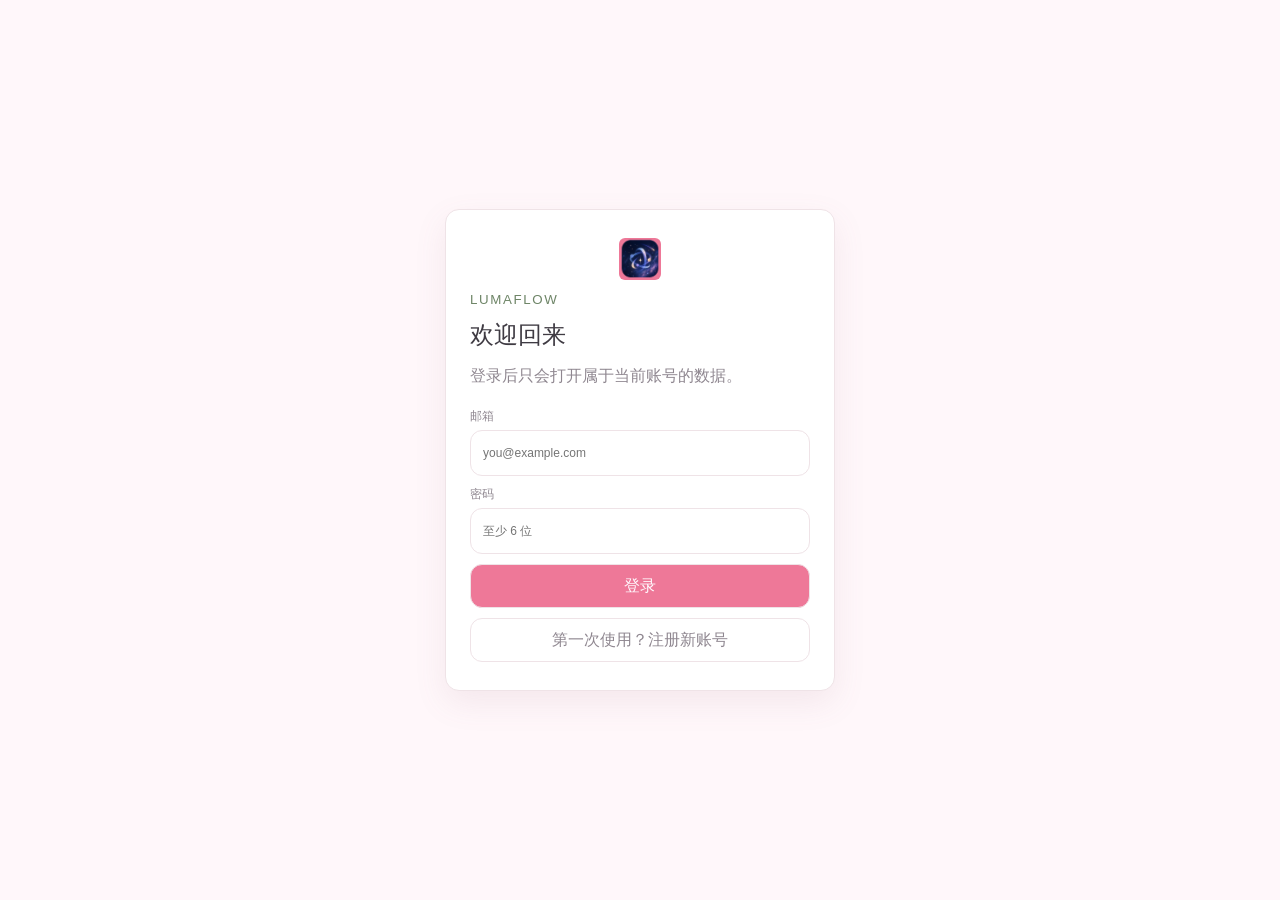
==== docs/mobile/index.html @ 657bd809 "Deploy LumaFlow iPhone PWA 0.3.7" ====
<!doctype html>
<html lang="zh-CN">
  <head><meta charset="UTF-8" /><meta name="viewport" content="width=device-width,initial-scale=1,viewport-fit=cover" /><meta name="apple-mobile-web-app-capable" content="yes" /><meta name="apple-mobile-web-app-title" content="序光" /><meta name="apple-mobile-web-app-status-bar-style" content="default" /><meta name="theme-color" content="#172d69" /><meta name="description" content="序光·随身学习、复习、记录与休闲入口" /><link rel="icon" href="./favicon-32.png" sizes="32x32" type="image/png" /><link rel="apple-touch-icon" href="./apple-touch-icon.png" /><link rel="manifest" href="./manifest.webmanifest" /><title>序光</title>  <script type="module" crossorigin src="./assets/index-D40rz61X.js"></script>
  <link rel="stylesheet" crossorigin href="./assets/index-CtfX2uIz.css">
</head>
  <body><div id="root"></div></body>
</html>
---- docs/mobile/assets/index-CtfX2uIz.css ----
:root{font-family:Segoe UI,PingFang SC,Microsoft YaHei,sans-serif;color:#3f3b43;background:#fff7fa;font-synthesis:none;--pink: #ee7898;--pink-deep: #d95d82;--pink-soft: #fde8ef;--blue: #78aeca;--blue-soft: #e7f3f8;--green: #77a88c;--green-soft: #e7f4eb;--yellow: #d5a941;--yellow-soft: #fff4d3;--violet: #9e8fbe;--violet-soft: #f0ebf8;--cream: #fffdfb;--card: #fff;--bg: #fff7fa;--text: #3f3b43;--line: #efe3e7;--muted: #8f8790;--shadow: 0 12px 34px rgba(149, 95, 116, .09)}*{box-sizing:border-box}html,body,#root{margin:0;min-height:100%;background:#fff7fa}button,input,textarea{font:inherit}button{min-height:44px;cursor:pointer;-webkit-tap-highlight-color:transparent}.mobile-app{min-height:100dvh;padding-top:env(safe-area-inset-top);padding-bottom:calc(78px + env(safe-area-inset-bottom));background:radial-gradient(circle at 93% 4%,rgba(255,197,215,.34),transparent 22%),linear-gradient(180deg,#fffafb,#fff5f8 58%,#f9f7fb)}.mobile-app.mode-leisure{--pink: #7da889;--pink-deep: #60866c;--pink-soft: #e8f1e4;background:linear-gradient(180deg,#edf4e8,#fff7e9 54%,#f5ebdd)}.mobile-topbar{position:sticky;top:0;z-index:10;display:flex;align-items:center;justify-content:space-between;min-height:58px;padding:9px 18px;background:#fffafbe6;border-bottom:1px solid rgba(224,183,197,.32);backdrop-filter:blur(18px)}.mode-leisure .mobile-topbar{background:#f4f8eee6}.mobile-topbar div{display:grid;grid-template-columns:28px auto;column-gap:8px;row-gap:1px;align-items:center}.mobile-brand-icon{grid-row:1 / 3;width:28px;height:28px;border-radius:8px;object-fit:cover}.mobile-topbar span{color:var(--muted);font-size:10px;font-weight:700;letter-spacing:.14em;text-transform:uppercase}.mobile-topbar strong{font-size:15px}.mode-pill{min-height:36px;padding:0 14px;color:var(--pink-deep);background:var(--cream);border:1px solid var(--line);border-radius:999px;font-size:13px;font-weight:650}main{max-width:520px;margin:auto}.mobile-page{padding:16px 15px 34px}.mobile-page>h1{margin:4px 2px 18px;font-size:27px;letter-spacing:-.03em}section{border-radius:20px}.today-mobile{display:grid;gap:13px}.today-hero{position:relative;min-height:180px;padding:24px 21px;overflow:hidden;color:#fff;background:linear-gradient(135deg,#f7a4b9,#ee7898 63%,#e96e92);box-shadow:0 16px 36px #d95d8238}.mode-leisure .today-hero{background:linear-gradient(135deg,#a8c5a3,#799e80 64%,#658b70);box-shadow:0 16px 36px #4c745433}.today-hero small{position:relative;z-index:1;color:#ffffffd1;font-size:13px}.today-hero h1{position:relative;z-index:1;margin:11px 0 7px;font-size:clamp(23px,6.5vw,30px);letter-spacing:-.03em}.today-hero h1 span{font-size:.85em}.today-hero p{position:relative;z-index:1;margin:0;color:#ffffffd6;font-size:14px}.hero-chip{position:relative;z-index:1;display:inline-flex;margin-top:18px;padding:8px 12px;color:#fff;background:#ffffff30;border:1px solid rgba(255,255,255,.2);border-radius:999px;font-size:12px;backdrop-filter:blur(8px)}.hero-orb{position:absolute;border-radius:50%;background:#ffffff1c}.hero-orb-one{top:-44px;right:-23px;width:140px;height:140px}.hero-orb-two{right:65px;bottom:-70px;width:120px;height:120px}.daily-line{display:flex;align-items:center;justify-content:space-between;gap:12px;padding:15px 17px;background:#fffc;border:1px solid var(--line);box-shadow:0 8px 24px #9b6f810d}.daily-line>div{min-width:0}.daily-line small,.now-suggestion small,.continue-row small,.lucky-mobile small,.dashboard-card small,.quick-entry small{color:var(--muted);font-size:12px}.daily-line blockquote{margin:5px 0 0;font-family:Georgia,Songti SC,serif;font-size:15px;line-height:1.5}.daily-line button{flex:0 0 auto;min-height:34px;padding:0 11px;color:var(--pink-deep);background:var(--pink-soft);border:0;border-radius:999px;font-size:12px}.metric-grid{display:grid;grid-template-columns:repeat(2,minmax(0,1fr));gap:10px}.metric-grid article{display:flex;align-items:center;gap:10px;min-width:0;padding:14px 12px;background:#ffffffeb;border:1px solid var(--line);border-radius:18px;box-shadow:var(--shadow)}.metric-grid article>div{display:grid;min-width:0}.metric-grid strong{color:#38343b;font-size:20px;line-height:1.1;white-space:nowrap}.metric-grid em{margin-left:2px;color:var(--muted);font-size:11px;font-style:normal;font-weight:600}.metric-grid small{margin-top:4px;color:var(--muted);font-size:11px}.metric-icon,.quick-icon{display:grid;flex:0 0 auto;place-items:center;width:38px;height:38px;border-radius:12px}.metric-icon svg,.quick-icon svg{width:19px;height:19px}.pink{color:var(--pink-deep);background:var(--pink-soft)}.blue{color:#518ba8;background:var(--blue-soft)}.green{color:#58856a;background:var(--green-soft)}.yellow{color:#a77c13;background:var(--yellow-soft)}.violet{color:#7865a0;background:var(--violet-soft)}.primary{display:inline-flex;align-items:center;justify-content:center;gap:5px;min-height:44px;padding:0 18px;color:#fff;background:linear-gradient(135deg,var(--pink),var(--pink-deep));border:0;border-radius:13px;font-weight:700;box-shadow:0 8px 18px #d95d8233}.primary svg{width:17px}.now-suggestion,.dashboard-card,.quick-entry,.continue-row,.profile-card,.review-card,.progress-summary,.lucky-mobile{padding:18px;background:#ffffffeb;border:1px solid var(--line);box-shadow:var(--shadow)}.section-heading{display:flex;align-items:center;gap:11px}.section-heading>div{min-width:0}.heading-icon{display:grid;flex:0 0 auto;place-items:center;width:40px;height:40px;background:var(--pink-soft);border-radius:13px}.now-suggestion h2{margin:3px 0 0;overflow:hidden;font-size:19px;text-overflow:ellipsis;white-space:nowrap}.now-suggestion p{margin:13px 0 15px;color:var(--muted);font-size:13px}.now-suggestion .primary{width:100%}.dashboard-card header,.quick-entry header{display:flex;align-items:flex-start;justify-content:space-between}.dashboard-card h2,.quick-entry h2{margin:3px 0 0;font-size:17px}.dashboard-card header>strong{color:var(--pink-deep);font-size:25px}.progress-track{height:9px;margin:17px 0 14px;overflow:hidden;background:#f5e9ed;border-radius:99px}.progress-track i{display:block;height:100%;background:linear-gradient(90deg,#f2a1b6,var(--pink));border-radius:inherit}.dashboard-stats{display:grid;grid-template-columns:repeat(3,1fr);gap:6px}.dashboard-stats span{padding:8px 4px;color:var(--muted);background:#fff8fa;border-radius:10px;text-align:center;font-size:11px}.dashboard-stats b{color:#4b454d;font-size:14px}.quick-entry header{align-items:center;margin-bottom:13px}.quick-entry>div{display:grid;grid-template-columns:repeat(2,minmax(0,1fr));gap:9px}.quick-entry button{display:grid;grid-template-columns:38px 1fr;grid-template-rows:auto auto;gap:1px 9px;align-items:center;min-width:0;min-height:67px;padding:10px;color:#484249;background:#fff;border:1px solid #f2e8eb;border-radius:14px;text-align:left}.quick-entry .quick-icon{grid-row:1 / 3}.quick-entry b,.quick-entry button small{overflow:hidden;text-overflow:ellipsis;white-space:nowrap}.quick-entry b{font-size:13px}.quick-entry button small{font-size:10px}.continue-row{display:flex;align-items:center;gap:12px}.continue-row>div{display:grid;flex:1;min-width:0;gap:3px}.continue-row strong,.continue-row span{overflow:hidden;text-overflow:ellipsis;white-space:nowrap}.continue-row span{color:var(--muted);font-size:12px}.continue-cover{display:grid;flex:0 0 auto;place-items:center;width:48px;height:56px;background:linear-gradient(145deg,var(--pink-soft),#f3eef8);border-radius:11px;font-size:22px}.continue-row>svg{flex:0 0 auto;width:18px;color:var(--muted)}.pixel-cottage{padding:16px;overflow:hidden;background:linear-gradient(#cfdfd0,#f4e4c9);text-align:center}.pixel-cottage>span{display:block;text-align:left;font-size:22px}.pixel-cottage .cottage{font-size:72px;filter:saturate(.8)}.pixel-cottage p{margin:0;color:#626856;font-size:13px}.bottom-nav{position:fixed;z-index:20;right:0;bottom:0;left:0;display:grid;grid-template-columns:repeat(6,1fr);align-items:center;height:calc(70px + env(safe-area-inset-bottom));padding:6px max(10px,env(safe-area-inset-right)) env(safe-area-inset-bottom) max(10px,env(safe-area-inset-left));background:#fffdfcf5;border-top:1px solid var(--line);box-shadow:0 -10px 30px #7c576512;backdrop-filter:blur(18px)}.bottom-nav button{display:grid;place-items:center;gap:2px;color:#968d95;background:transparent;border:0;font-size:10px}.bottom-nav svg{width:20px;height:20px}.bottom-nav .active{color:var(--pink-deep);font-weight:700}.bottom-nav .quick-button{width:56px;height:56px;min-height:56px;margin-top:-25px;color:#fff;background:linear-gradient(145deg,var(--pink),var(--pink-deep));border-radius:18px;box-shadow:0 10px 23px #d95d824d;justify-self:center}.bottom-nav .quick-button svg{width:27px;height:27px}.mobile-sheet-backdrop{position:fixed;z-index:40;inset:0;display:flex;align-items:flex-end;background:#2f252b61}.mobile-sheet{width:100%;padding:12px 18px calc(22px + env(safe-area-inset-bottom));background:var(--cream);border-radius:25px 25px 0 0;box-shadow:0 -18px 50px #412d362e}.sheet-handle{display:block;width:42px;height:5px;margin:0 auto 14px;background:#e5d7dc;border-radius:99px}.mobile-sheet h2{margin:0 0 12px}.mobile-sheet textarea{width:100%;min-height:120px;padding:14px;resize:none;background:#fff;border:1px solid var(--line);border-radius:14px;outline-color:var(--pink)}.quick-types,.study-tabs{display:flex;gap:7px;overflow:auto;scrollbar-width:none}.quick-types{padding:11px 0}.study-tabs{margin-bottom:14px}.quick-types button,.study-tabs button{padding:0 13px;color:var(--muted);white-space:nowrap;background:#fff;border:1px solid var(--line);border-radius:999px}.quick-types .active,.study-tabs .active{color:var(--pink-deep);background:var(--pink-soft);border-color:#f1bdcb}.mobile-sheet>.primary{width:100%}.mobile-list{display:grid;gap:10px}.mobile-list article{display:flex;align-items:center;gap:12px;padding:14px;background:#fffffff0;border:1px solid var(--line);border-radius:16px;box-shadow:0 8px 22px #955f740e}.mobile-list article>div{display:grid;min-width:0;gap:4px}.mobile-list strong,.mobile-list small{overflow:hidden;text-overflow:ellipsis;white-space:nowrap}.mobile-list small{color:var(--muted)}.mobile-manage-row>div{flex:1}.section-add{width:100%;margin-bottom:10px;color:var(--pink-deep);background:var(--pink-soft);border:1px dashed #e9a9bb;border-radius:13px}.row-action{flex:0 0 auto;min-height:34px;padding:0 10px;color:var(--pink-deep);background:#fff;border:1px solid var(--line);border-radius:10px}.round-check{flex:0 0 31px;width:31px;height:31px;min-height:31px;padding:3px;color:var(--pink-deep);background:var(--pink-soft);border:1px solid #efb6c6;border-radius:50%}.round-check svg{width:20px}.book-tile{font-size:25px}.review-card h2{font-size:22px}.review-card p{color:var(--muted)}.review-card>.primary{width:100%}.review-answer{padding:15px;background:var(--pink-soft);border-radius:13px;line-height:1.65}.rating-grid{display:grid;grid-template-columns:repeat(5,1fr);gap:5px;margin-top:12px}.rating-grid button{min-height:52px;background:#fff;border:1px solid var(--line);border-radius:10px;font-size:11px}.progress-summary strong{font-size:34px}.progress-summary>div{height:8px;overflow:hidden;background:#f2e4e9;border-radius:99px}.progress-summary i{display:block;height:100%;background:var(--pink)}.mobile-empty{padding:34px 16px;color:var(--muted);text-align:center}.mobile-cottage-scene{height:205px;padding:22px;overflow:hidden;background:linear-gradient(#cfe1dc 0 55%,#b3ca93 56% 72%,#ddc798 73%);border:1px solid rgba(90,100,60,.13);text-align:center}.mobile-cottage-scene .sky{text-align:left;font-size:28px}.mobile-cottage-scene .hills{margin-top:32px;font-size:48px;white-space:nowrap}.mobile-cottage-scene p{margin:8px;color:#485849}.cottage-grid{display:grid;grid-template-columns:repeat(3,1fr);gap:9px;margin-top:14px}.cottage-grid button{display:grid;place-items:center;gap:5px;color:#514b40;background:#fffdf5c7;border:1px solid rgba(105,88,59,.16);border-radius:16px}.cottage-grid span{font-size:25px}.lucky-mobile{margin-top:14px;text-align:center}.lucky-mobile h2{font-size:22px}.draw-result{display:grid;gap:10px;padding:18px;background:#f5e7bf;border-radius:15px}.draw-result strong{color:#896a4c;font-size:26px}.profile-card{margin-top:13px}.profile-card h2{margin-top:0}.profile-card dl{display:grid;gap:8px}.profile-card dl div{display:flex;justify-content:space-between}.profile-card dt{color:var(--muted)}.profile-card dd{margin:0}.sync-button{display:flex;align-items:center;justify-content:center;gap:8px;width:100%;color:var(--pink-deep);background:#fff;border:1px solid var(--line);border-radius:12px}.sync-button svg{width:17px}.switch-row{display:flex;justify-content:space-between;padding:14px 0 0}.sync-scope-note{margin:12px 0 0;color:var(--muted);font-size:12px;line-height:1.6}.mobile-vip-card{overflow:hidden;background:linear-gradient(145deg,#fffaf0,#fff 65%);border-color:#ecd4a6}.mobile-vip-card>span{display:inline-flex;padding:4px 9px;color:#9a622d;background:#fff0d4;border-radius:999px;font-size:11px;font-weight:800}.mobile-vip-card.active{background:linear-gradient(145deg,#f0f8ea,#fff 65%);border-color:#b9d5ad}.mobile-vip-card.active>span{color:#4e7545;background:#deefd7}.mobile-vip-card h2{margin:12px 0 6px}.mobile-vip-card p,.mobile-vip-card small{color:var(--muted);line-height:1.55}.mobile-sync-stats>div{display:grid;grid-template-columns:repeat(3,1fr);gap:8px}.mobile-sync-stats span{display:grid;gap:3px;padding:10px 5px;text-align:center;background:var(--cream);border-radius:12px}.mobile-sync-stats strong{font-size:20px}.mobile-sync-stats small{color:var(--muted);font-size:10px}.auth-form{display:grid;gap:10px}.auth-form input{height:46px;padding:0 13px;background:#fff;border:1px solid var(--line);border-radius:12px}.auth-form button{border:1px solid var(--line);border-radius:12px}.editor-sheet{display:grid;gap:11px;max-height:88vh;overflow:auto}.editor-sheet label{display:grid;gap:6px;color:var(--muted);font-size:12px}.editor-sheet input,.editor-sheet select{width:100%;height:44px;padding:0 12px;color:var(--text);background:#fff;border:1px solid var(--line);border-radius:11px}.editor-actions{display:flex;justify-content:flex-end;gap:8px;margin-top:4px}.editor-actions button{min-width:76px;border-radius:11px}.editor-actions .danger{margin-right:auto;color:#a13e55;background:#fff2f5;border:1px solid #edb8c5}.sign-out-button{width:100%;margin-top:8px;color:#8b5260;background:transparent;border:0}.conflict-card button{width:100%;margin-top:7px;background:#fff;border:1px solid var(--line);border-radius:10px}.profile-mobile footer{padding:25px;color:var(--muted);text-align:center;font-size:12px}.mobile-auth-gate{display:grid;min-height:100dvh;place-items:center;padding:24px;background:linear-gradient(155deg,#f8f2df,#edf4e7)}.mobile-auth-gate>section{display:grid;width:min(100%,390px);gap:12px;padding:28px;border:1px solid var(--line);border-radius:24px;background:#ffffffdb;box-shadow:0 20px 50px #5342341f;text-align:center}.mobile-auth-mark{display:block;width:64px;height:64px;margin:0 auto;overflow:hidden;border-radius:18px}.mobile-auth-mark img{display:block;width:100%;height:100%;object-fit:cover}.mobile-auth-gate small{color:#6e8567;letter-spacing:.12em}.mobile-auth-gate h1,.mobile-auth-gate p{margin:0}.mobile-auth-gate p{color:var(--muted);line-height:1.6}.mobile-auth-gate form{display:grid;gap:10px;margin-top:8px;text-align:left}.mobile-auth-gate label{display:grid;gap:5px;color:var(--muted);font-size:12px}.mobile-auth-gate input{min-height:46px;padding:0 12px;border:1px solid var(--line);border-radius:12px;background:#fff;font:inherit}.mobile-auth-gate form button{min-height:44px;border:1px solid var(--line);border-radius:12px}.mobile-auth-gate form button:not(.primary){color:var(--muted);background:transparent}@media(min-width:650px)and (orientation:landscape){main{max-width:720px}.metric-grid,.cottage-grid{grid-template-columns:repeat(4,1fr)}.bottom-nav{left:50%;width:520px;border:1px solid var(--line);border-bottom:0;border-radius:20px 20px 0 0;transform:translate(-50%)}}@media(max-width:360px){.mobile-page{padding-inline:11px}.today-hero{padding-inline:17px}.metric-grid article{gap:7px;padding:12px 9px}.metric-icon{width:34px;height:34px}.quick-entry button{grid-template-columns:34px 1fr;padding:8px}.quick-icon{width:34px;height:34px}.dashboard-stats span{font-size:10px}.rating-grid{grid-template-columns:repeat(3,1fr)}}.mobile-greenhouse,.mobile-room-card{margin-bottom:14px;padding:20px;border:1px solid var(--line);border-radius:20px;background:var(--card);box-shadow:0 8px 24px #53423412}.mobile-greenhouse small,.mobile-room-card>small{color:#688068;letter-spacing:.08em}.mobile-greenhouse h2,.mobile-room-card h2{margin:7px 0;font-size:21px}.mobile-greenhouse p,.mobile-room-card>p{margin:0;color:var(--muted);line-height:1.6}.mobile-inline-create{display:grid;gap:8px;margin:12px 0 16px;padding:14px;border:1px solid var(--line);border-radius:16px;background:var(--card)}.mobile-inline-create input,.mobile-inline-create select,.mobile-inline-create textarea,.mobile-room-card input,.mobile-room-card textarea{width:100%;min-height:42px;padding:9px 11px;border:1px solid var(--line);border-radius:11px;color:var(--text);background:var(--card);font:inherit}.mobile-greenhouse{background:linear-gradient(145deg,#e8f2dd,var(--card))}.greenhouse-review{margin-top:14px}.mobile-vocab-import,.mobile-vocab-plan{display:grid;gap:12px;margin-bottom:12px;padding:15px;border:1px solid var(--line);border-radius:17px;background:var(--card);box-shadow:0 8px 22px #5342340f}.mobile-vocab-import>div{display:grid;gap:4px}.mobile-vocab-import>select{width:100%;min-height:42px;padding:8px 10px;border:1px solid var(--line);border-radius:11px;color:var(--text);background:var(--card);font:inherit}.mobile-vocab-import small,.mobile-vocab-import p,.mobile-vocab-plan small,.mobile-vocab-plan span,.mobile-vocab-plan p,.vocab-phonetic{color:var(--muted);font-size:12px;line-height:1.55}.mobile-vocab-import .primary{justify-self:start}.mobile-vocab-import .primary input{position:absolute;width:1px;height:1px;overflow:hidden;clip-path:inset(50%)}.mobile-vocab-import p,.mobile-vocab-plan p{margin:0}.mobile-vocab-plan header{display:flex;align-items:flex-end;justify-content:space-between;gap:10px}.mobile-vocab-plan header>div{display:grid;gap:2px}.mobile-vocab-plan header strong{color:#5e7d55;font-size:24px}.mobile-vocab-plan header span{text-align:right}.mobile-vocab-plan>div{display:grid;grid-template-columns:minmax(78px,.7fr) 1fr 1fr;gap:7px}.mobile-vocab-plan input,.mobile-vocab-plan button{min-width:0;min-height:40px;padding:7px 9px;border:1px solid var(--line);border-radius:10px;background:#fff;color:var(--text)}.mobile-vocab-plan button{color:#587451;background:#edf4e4;font-weight:650}.mobile-vocab-plan button:disabled{opacity:.45}.vocab-phonetic{display:block;margin:-8px 0 12px}.vocab-full-answer{display:grid;gap:10px}.vocab-full-answer>strong{color:#4f734b;font-size:20px}.vocab-full-answer p,.vocab-full-answer blockquote,.vocab-full-answer aside{margin:0;padding:11px;border-radius:11px;background:#fff;line-height:1.6}.vocab-full-answer p{display:grid;gap:3px}.vocab-full-answer p b,.vocab-full-answer aside b{color:#5e7d55;font-size:11px}.vocab-full-answer blockquote{display:grid;gap:5px;border-left:3px solid #8aa47d}.vocab-full-answer blockquote small{color:var(--muted)}.vocab-full-answer aside{display:grid;gap:4px;background:#fff4d7}.mobile-room-card{display:grid;gap:11px}.mobile-room-card .primary{justify-self:start}.mobile-cottage-overview{position:relative;display:grid;grid-template-columns:1.08fr .92fr;gap:8px;overflow:hidden;margin-bottom:14px;padding:8px;border:1px solid #d9c9a9;border-radius:24px;background:linear-gradient(125deg,#fff5dc 0 48%,#e8f0df);box-shadow:0 16px 34px #5342341a}.mobile-cottage-overview:after{position:absolute;right:-32px;bottom:-55px;width:150px;height:110px;border-radius:50%;content:"";opacity:.24;background:#91ad82;box-shadow:-74px 26px #b9c99b;pointer-events:none}.mobile-cottage-overview>div{position:relative;z-index:1;display:grid;align-content:center;gap:7px;min-height:154px;padding:17px}.mobile-cottage-overview>div+div{align-self:stretch;border:1px solid rgb(122 144 105 / 15%);border-radius:18px;background:#fffff961;backdrop-filter:blur(6px)}.mobile-cottage-overview small{color:var(--muted);letter-spacing:.08em}.mobile-cottage-overview time{font-size:clamp(2rem,9vw,3.2rem);font-weight:260;font-variant-numeric:tabular-nums;line-height:1;letter-spacing:-.04em}.mobile-cottage-overview span,.mobile-cottage-overview p{margin:0;color:var(--muted);font-size:12px;line-height:1.5}.mobile-cottage-overview strong{font-size:18px}.mobile-restaurant-groups{display:grid;gap:10px;margin-bottom:16px}.mobile-restaurant-groups>details{overflow:hidden;border:1px solid var(--line);border-radius:16px;background:var(--card)}.mobile-restaurant-groups summary{display:flex;align-items:center;justify-content:space-between;gap:10px;padding:14px;cursor:pointer;list-style:none}.mobile-restaurant-groups summary::-webkit-details-marker{display:none}.mobile-restaurant-groups details[open] summary{border-bottom:1px solid var(--line)}.mobile-restaurant-groups details>div{display:grid;gap:8px;padding:10px 14px 14px}.mobile-restaurant-groups summary small,.mobile-restaurant-groups details p,.mobile-restaurant-groups article small{margin:0;color:var(--muted);font-size:12px}.mobile-restaurant-groups article{display:flex;align-items:center;gap:9px;padding:9px;border-radius:11px;background:var(--bg)}.mobile-restaurant-groups article>div{display:grid;gap:2px}.mobile-restaurant-groups>h2{margin:6px 2px 0;font-size:17px}.mobile-menu-builder .primary{width:100%}.mobile-menu-rows{display:grid;gap:8px}.mobile-menu-rows>section{display:grid;gap:7px;padding:10px;border:1px solid var(--line);border-radius:12px;background:var(--bg)}.mobile-menu-rows header{display:flex;align-items:center;justify-content:space-between}.mobile-menu-rows header button{min-height:30px;padding:0 8px;color:var(--muted);background:transparent;border:0}.mobile-add-dish,.mobile-add-more{min-height:36px;color:#66805f;background:#f1f5e9;border:1px dashed #9eb094;border-radius:10px}.mobile-meal-decision{margin-top:14px;background:linear-gradient(145deg,#fff4de,var(--card))}.mobile-meal-decision .primary{width:100%;justify-self:stretch}.mobile-meal-intro{background:linear-gradient(145deg,#f8edd9,var(--card))}.mobile-food-actions{display:flex!important;align-items:center;gap:2px;margin-left:auto}.mobile-food-edit-trigger,.mobile-food-delete-trigger{display:inline-flex;align-items:center;gap:4px;min-height:34px;padding:0 7px;color:var(--muted);background:transparent;border:0}.mobile-food-delete-trigger{color:#a86464}.mobile-food-edit{display:grid;grid-template-columns:minmax(0,1fr) minmax(92px,.55fr);gap:7px;padding:10px;border-radius:11px;background:var(--bg)}.mobile-food-edit>input:first-child{grid-column:1/-1}.mobile-food-edit>div{grid-column:1/-1;display:flex;justify-content:flex-end;gap:7px}.mobile-food-edit>div button{min-height:36px;padding:0 12px}@media(max-width:430px){.mobile-cottage-overview{grid-template-columns:1fr}.mobile-cottage-overview>div{min-height:125px}.mobile-cottage-overview>div+div{min-height:115px}.bottom-nav button{font-size:9px}}@media(prefers-reduced-motion:reduce){*,*:before,*:after{scroll-behavior:auto!important;transition:none!important;animation:none!important}}:root{font-family:Segoe UI Rounded,PingFang SC,Microsoft YaHei UI,Segoe UI,sans-serif;color:#3f3b43;background:#fff7fa;--pink: #ee7898;--pink-deep: #d95d82;--pink-soft: #fde8ef;--blue: #78aeca;--blue-soft: #e7f3f8;--green: #77a88c;--green-soft: #e7f4eb;--yellow: #d5a941;--yellow-soft: #fff4d3;--violet: #9e8fbe;--violet-soft: #f0ebf8;--cream: #fffdfb;--card: #fff;--bg: #fff7fa;--text: #3f3b43;--line: #efe3e7;--line-strong: #dfcbd3;--muted: #8f8790;--faint: #a69da5;--shadow: 0 1px 2px rgb(149 95 116 / 7%);--radius-control: 6px;--radius-card: 10px;--radius-large: 14px;--ease-spring: cubic-bezier(.16, 1, .3, 1)}html,body,#root{background:var(--bg)}body{color:var(--text);-webkit-font-smoothing:antialiased;text-rendering:optimizeLegibility}button,input,select,textarea{border-radius:var(--radius-control)}button{transition:color .11s ease,background-color .11s ease,border-color .11s ease,box-shadow .18s var(--ease-spring),transform .11s var(--ease-spring),opacity .11s ease}button:active:not(:disabled){transform:translateY(1px) scale(.985)}button:focus-visible,input:focus-visible,select:focus-visible,textarea:focus-visible{outline:2px solid #b879d2;outline-offset:2px}button:disabled{cursor:not-allowed;opacity:.52}.mobile-app,.mobile-app.mode-leisure{min-height:100dvh;padding-bottom:calc(72px + env(safe-area-inset-bottom));background:var(--bg)}.mobile-update-banner{position:fixed;z-index:40;right:12px;bottom:calc(76px + env(safe-area-inset-bottom));left:12px;display:flex;align-items:center;justify-content:space-between;gap:12px;max-width:520px;margin:0 auto;padding:12px 12px 12px 14px;border:1px solid color-mix(in srgb,var(--pink) 34%,var(--line));border-radius:var(--radius-large);color:var(--text);background:color-mix(in srgb,var(--card) 94%,var(--pink-soft));box-shadow:0 12px 32px #5d3e4c29}.mobile-update-banner span{display:grid;min-width:0;gap:3px}.mobile-update-banner strong{font-size:13px}.mobile-update-banner small{color:var(--muted);font-size:10px;line-height:1.45}.mobile-update-banner button{flex:0 0 auto;min-height:38px;padding:0 12px;border:0;color:#fff;background:var(--pink-deep);font-weight:700}.mobile-showcase-banner{display:flex;min-height:38px;align-items:center;justify-content:center;gap:8px;padding:8px 16px;border-bottom:1px solid color-mix(in srgb,var(--pink-deep) 18%,transparent);color:var(--ink);background:color-mix(in srgb,var(--pink-soft) 74%,#fff);font-size:11px;text-align:center}.mobile-showcase-banner strong{color:var(--pink-deep)}.mobile-showcase-banner span{color:var(--muted)}.mobile-remote-ai{display:grid;gap:14px}.mobile-remote-ai>header{display:grid;grid-template-columns:auto minmax(0,1fr);align-items:center;gap:12px;padding-bottom:14px;border-bottom:1px solid var(--line)}.mobile-remote-ai>header>span{position:relative;display:grid;width:44px;height:44px;place-items:center;border-radius:var(--radius-large);color:var(--pink-deep);background:var(--pink-soft)}.mobile-remote-ai>header svg{width:22px;height:22px}.mobile-remote-ai>header h2{margin:2px 0 0;font-size:19px}.mobile-remote-ai>header p{margin:4px 0 0;color:var(--muted);font-size:11px;line-height:1.5}.mobile-remote-ai>header small{color:var(--muted);font-size:10px}.ai-state{position:absolute;right:-2px;bottom:-2px;width:11px;height:11px;border:2px solid var(--bg);border-radius:50%;background:var(--faint)}.ai-state.connected{background:#6fa279}.ai-state.connecting{background:#d5a941}.ai-state.error,.ai-state.offline{background:#c97072}.mobile-remote-ai label{display:grid;gap:6px;color:var(--muted);font-size:11px}.mobile-remote-ai input,.mobile-remote-ai select,.mobile-remote-ai textarea{width:100%;min-height:44px;padding:10px 12px;border:1px solid var(--line-strong);color:var(--text);background:var(--card)}.mobile-remote-ai textarea{min-height:96px;resize:vertical;line-height:1.65}.mobile-remote-ai .primary{min-height:46px}.mobile-ai-answer{padding:14px;border-left:3px solid var(--pink);color:var(--text);background:var(--pink-soft);font-size:13px;line-height:1.75;white-space:pre-wrap}.mobile-ai-security{color:var(--muted);font-size:10px;line-height:1.6}.mobile-app.mode-leisure{--pink: #7da889;--pink-deep: #60866c;--pink-soft: #e8f1e4;--bg: #f5f7ee;--line: #dfe6d8}.mobile-topbar,.mode-leisure .mobile-topbar{min-height:64px;padding:10px 16px;background:color-mix(in srgb,var(--bg) 94%,transparent);border-bottom:1px solid var(--line);backdrop-filter:blur(12px)}.mobile-topbar div{display:flex;align-items:baseline;gap:8px}.mobile-topbar .mobile-brand-icon{align-self:center;width:28px;height:28px;border-radius:8px}.mobile-topbar span{color:var(--text);font-family:Segoe UI Variable Display,Microsoft YaHei UI,sans-serif;font-size:12px;font-weight:700;letter-spacing:-.01em;text-transform:none}.mobile-topbar strong{color:var(--muted);font-size:11px;font-weight:500}.mode-pill{min-height:44px;padding:0 12px;color:var(--pink-deep);background:transparent;border:1px solid var(--line-strong);border-radius:var(--radius-control);font-size:12px;font-weight:600}.mode-pill:hover{background:var(--pink-soft);border-color:var(--pink)}main{width:100%;max-width:600px}.mobile-page{padding:24px 16px 48px;animation:mobile-page-arrive .24s var(--ease-spring) both}@keyframes mobile-page-arrive{0%{opacity:0;transform:translateY(6px)}to{opacity:1;transform:translateY(0)}}.mobile-page>h1{margin:0 0 24px;font-family:Segoe UI Variable Display,Microsoft YaHei UI,sans-serif;font-size:28px;font-weight:650;letter-spacing:-.04em}section{border-radius:var(--radius-card)}.today-mobile{gap:0}.today-hero{min-height:auto;padding:6px 0 24px;color:var(--text);background:transparent;border-bottom:1px solid var(--line);border-radius:0;box-shadow:none}.today-hero small{color:var(--muted);font-size:12px;font-weight:600;letter-spacing:.04em}.today-hero h1{margin:8px 0 5px;color:var(--text);font-family:Segoe UI Variable Display,Microsoft YaHei UI,sans-serif;font-size:clamp(30px,9vw,40px);font-weight:650;letter-spacing:-.05em}.today-hero p{color:var(--muted)}.hero-chip{margin-top:18px;padding:0;color:var(--pink-deep);background:transparent;border:0;border-radius:0;font-size:12px;font-weight:650;backdrop-filter:none}.daily-line{padding:18px 0;background:transparent;border:0;border-bottom:1px solid var(--line);border-radius:0;box-shadow:none}.daily-line blockquote{font-size:14px}.daily-line button{min-height:38px;color:var(--pink-deep);background:transparent;border:1px solid var(--line);border-radius:var(--radius-control)}.metric-grid{grid-template-columns:repeat(4,minmax(0,1fr));gap:0;padding:18px 0;border-bottom:1px solid var(--line)}.metric-grid article{display:grid;gap:7px;justify-items:start;padding:0 10px;background:transparent;border:0;border-left:1px solid var(--line);border-radius:0;box-shadow:none}.metric-grid article:first-child{padding-left:0;border-left:0}.metric-icon,.quick-icon,.heading-icon{width:30px;height:30px;color:var(--pink-deep);background:transparent;border-radius:var(--radius-control)}.metric-grid strong{font-size:18px}.metric-grid small{margin:0;font-size:10px}.pink,.metric-icon.pink,.quick-icon.pink{color:var(--pink-deep);background:transparent}.blue,.metric-icon.blue,.quick-icon.blue{color:#5d91a6;background:transparent}.green,.metric-icon.green,.quick-icon.green{color:#5f9171;background:transparent}.yellow,.metric-icon.yellow,.quick-icon.yellow{color:#bd842c;background:transparent}.violet,.metric-icon.violet,.quick-icon.violet{color:#866f92;background:transparent}.primary{min-height:44px;color:#fffafe;background:var(--pink);border:1px solid var(--pink);border-radius:var(--radius-control);box-shadow:none}.primary:hover:not(:disabled){background:var(--pink-deep);border-color:var(--pink-deep);box-shadow:0 5px 12px #955f741f;transform:translateY(-1px)}.now-suggestion{margin-top:20px;padding:18px;background:var(--pink-soft);border:1px solid color-mix(in srgb,var(--pink) 22%,var(--line));border-left:3px solid var(--pink);border-radius:var(--radius-card);box-shadow:none}.section-heading{gap:8px}.heading-icon svg{width:19px}.now-suggestion h2{font-size:20px;letter-spacing:-.025em}.dashboard-card,.quick-entry,.continue-row,.profile-card,.review-card,.progress-summary,.lucky-mobile{padding:20px 0;background:transparent;border:0;border-bottom:1px solid var(--line);border-radius:0;box-shadow:none}.dashboard-card header>strong{color:var(--pink-deep)}.progress-track,.progress-summary>div{height:6px;background:var(--line)}.progress-track i,.progress-summary i{background:var(--pink)}.dashboard-stats{gap:0}.dashboard-stats span{padding:8px 4px;color:var(--muted);background:transparent;border-left:1px solid var(--line);border-radius:0}.dashboard-stats span:first-child{border-left:0}.quick-entry>div{gap:0;border-top:1px solid var(--line);border-left:1px solid var(--line)}.quick-entry button{min-height:70px;padding:11px;background:transparent;border:0;border-right:1px solid var(--line);border-bottom:1px solid var(--line);border-radius:0}.quick-entry button:hover{background:color-mix(in srgb,var(--pink-soft) 55%,transparent)}.continue-row{cursor:pointer}.continue-cover{width:42px;height:48px;color:var(--pink-deep);background:var(--pink-soft);border-radius:var(--radius-control)}.continue-cover svg{width:20px}.pixel-cottage{min-height:124px;margin-top:20px;padding:18px;display:flex;align-items:flex-end;background-image:linear-gradient(#121e162e,#121e1694),url(./spring-B7B6llIs.webp);background-position:center;background-size:cover;border:1px solid var(--line-strong);border-radius:var(--radius-large);text-align:left}.pixel-cottage p{color:#f5f7f4;text-shadow:0 1px 10px rgb(8 14 10 / 55%)}.bottom-nav{grid-template-columns:repeat(5,1fr);height:calc(64px + env(safe-area-inset-bottom));padding:4px max(8px,env(safe-area-inset-right)) env(safe-area-inset-bottom) max(8px,env(safe-area-inset-left));background:color-mix(in srgb,var(--card) 96%,transparent);border-top:1px solid var(--line);box-shadow:0 -5px 18px #955f7412;backdrop-filter:blur(12px)}.bottom-nav button{min-width:0;min-height:52px;color:var(--faint);font-size:10px}.bottom-nav svg{width:19px;height:19px}.bottom-nav .active{position:relative;color:var(--pink-deep);font-weight:650}.bottom-nav .active:before{position:absolute;top:1px;width:20px;height:2px;border-radius:99px;content:"";background:var(--pink)}.bottom-nav .quick-button{position:absolute;right:14px;bottom:calc(72px + env(safe-area-inset-bottom));width:46px;height:46px;min-height:46px;margin:0;color:#fffafe;background:var(--pink);border:1px solid color-mix(in srgb,var(--pink) 82%,#000);border-radius:50%;box-shadow:0 7px 18px #955f742e}.bottom-nav .quick-button svg{width:22px;height:22px}.mobile-sheet-backdrop{background:#2f252b6b}.mobile-sheet{padding:12px 18px calc(22px + env(safe-area-inset-bottom));background:var(--card);border-radius:var(--radius-large) var(--radius-large) 0 0;box-shadow:0 -18px 50px #412d362e}.sheet-handle{background:var(--line-strong)}.mobile-sheet textarea,.editor-sheet input,.editor-sheet select,.auth-form input,.mobile-inline-create input,.mobile-inline-create select,.mobile-inline-create textarea,.mobile-room-card input,.mobile-room-card textarea{color:var(--text);background:var(--card);border-color:var(--line-strong);border-radius:var(--radius-control)}.quick-types,.study-tabs{gap:4px}.study-tabs{margin:0 0 20px;padding-bottom:8px;border-bottom:1px solid var(--line)}.quick-types button,.study-tabs button{min-height:40px;padding:0 12px;background:transparent;border:1px solid transparent;border-radius:var(--radius-control)}.quick-types .active,.study-tabs .active{color:var(--pink-deep);background:var(--pink-soft);border-color:color-mix(in srgb,var(--pink) 22%,var(--line))}.mobile-list{gap:0;border-top:1px solid var(--line)}.mobile-list article{min-height:64px;padding:12px 2px;background:transparent;border:0;border-bottom:1px solid var(--line);border-radius:0;box-shadow:none}.book-tile{display:grid;width:34px;place-items:center;color:var(--pink-deep)}.book-tile svg{width:19px}.section-add,.row-action,.sync-button,.mobile-add-dish,.mobile-add-more{color:var(--pink-deep);background:transparent;border:1px solid var(--line-strong);border-radius:var(--radius-control)}.section-add{width:auto;margin:0 6px 12px 0;padding-inline:14px;border-style:solid}.round-check{color:var(--pink-deep);background:transparent;border-color:var(--line-strong)}.review-card{padding-top:4px}.review-answer,.vocab-full-answer p,.vocab-full-answer blockquote,.vocab-full-answer aside{background:var(--pink-soft);border-radius:var(--radius-control)}.rating-grid button{min-height:50px;background:var(--card);border-color:var(--line);border-radius:var(--radius-control)}.mobile-greenhouse,.mobile-vocab-import,.mobile-vocab-plan,.mobile-room-card,.mobile-inline-create{padding:18px;background:var(--card);border:1px solid var(--line);border-radius:var(--radius-card);box-shadow:none}.mobile-greenhouse{--pink: #d58a35;--pink-deep: #9b642a;--pink-soft: #fff1d6;background:linear-gradient(145deg,#fff1d6,#fff9eb);border-left:3px solid var(--pink)}.greenhouse-active{padding-top:18px}.greenhouse-active>h1{margin-bottom:14px;font-size:25px}.greenhouse-active .study-tabs{margin-bottom:14px}.greenhouse-active .mobile-greenhouse{margin-bottom:10px;padding:14px}.greenhouse-active .mobile-greenhouse h2{margin:4px 0;font-size:20px}.greenhouse-active .mobile-greenhouse>p{font-size:12px;line-height:1.5}.mobile-greenhouse-stats{display:grid;grid-template-columns:repeat(4,minmax(0,1fr));margin-top:12px;overflow:hidden;border:1px solid color-mix(in srgb,var(--pink) 22%,var(--line));border-radius:var(--radius-control);background:#ffffff7a}.mobile-greenhouse-stats span{display:grid;justify-items:center;gap:2px;min-width:0;padding:8px 4px;border-left:1px solid var(--line)}.mobile-greenhouse-stats span:first-child{border-left:0}.mobile-greenhouse-stats strong{color:var(--text);font-size:18px;font-variant-numeric:tabular-nums}.mobile-greenhouse-stats small{color:var(--muted);font-size:9px;letter-spacing:0}.mobile-vocab-manager{margin:0 0 8px;padding:11px 0 12px;border-bottom:1px solid var(--line);border-radius:0}.mobile-vocab-manager header{display:flex;align-items:center;justify-content:space-between;gap:12px;margin-bottom:8px}.mobile-vocab-manager header>div:first-child{display:flex;min-width:0;align-items:baseline;gap:6px}.mobile-vocab-manager header small,.mobile-vocab-manager header span,.mobile-vocab-manager p{color:var(--muted);font-size:10px}.mobile-vocab-manager header strong{overflow:hidden;font-size:14px;text-overflow:ellipsis;white-space:nowrap}.mobile-vocab-manager header>div:last-child{display:flex;flex:0 0 auto;gap:4px}.mobile-vocab-manager button{display:inline-flex;min-height:34px;align-items:center;gap:4px;padding:0 8px;color:var(--muted);background:transparent;border:1px solid transparent;font-size:10px}.mobile-vocab-manager button:hover{color:var(--pink-deep);background:var(--pink-soft)}.mobile-vocab-manager button.danger:hover{color:#9a4054;background:#fff0f3}.mobile-vocab-manager button svg{width:14px;height:14px}.mobile-vocab-manager select{width:100%;min-height:44px;padding:0 11px;color:var(--text);background:var(--card);border:1px solid var(--line-strong)}.mobile-vocab-track-switch{display:grid;grid-template-columns:repeat(2,minmax(0,1fr));gap:8px;margin:8px 0 10px}.mobile-vocab-track-switch button{position:relative;display:flex;min-height:48px;align-items:center;justify-content:center;gap:7px;border:1px solid var(--line);border-radius:var(--radius-control);color:var(--muted);background:var(--card);font-weight:650}.mobile-vocab-track-switch button.active{border-color:color-mix(in srgb,#d58a35 55%,var(--line));color:#8d5b24;background:#fff2d8;box-shadow:inset 0 0 0 1px #d58a351a}.mobile-vocab-track-switch button:nth-child(2).active{border-color:color-mix(in srgb,#4f94bd 55%,var(--line));color:#397b9f;background:#e7f5fd}.mobile-vocab-track-switch svg{width:17px}.mobile-vocab-track-switch span{display:grid;min-width:20px;height:20px;place-items:center;border-radius:50%;color:#fff;background:#4f94bd;font-size:10px}.greenhouse-review.listening{border-color:color-mix(in srgb,#4f94bd 36%,var(--line));background:linear-gradient(155deg,#eef9ff,var(--card))}.greenhouse-review{display:flex;min-height:270px;flex-direction:column;margin:0 0 16px;padding:18px;border:1px solid color-mix(in srgb,#d58a35 28%,var(--line));border-radius:var(--radius-card);background:linear-gradient(155deg,#fffaf0,var(--card) 58%)}.greenhouse-review>small{color:#9b642a;font-size:11px;font-weight:650}.vocab-word-heading{display:grid;grid-template-columns:minmax(0,1fr) auto;align-items:center;gap:12px;margin:28px 0 8px}.vocab-word-heading h2{min-width:0;margin:0;overflow-wrap:anywhere;font-size:clamp(34px,11vw,48px);font-weight:680;letter-spacing:-.045em;line-height:1.05}.vocab-word-heading button{display:grid;width:44px;height:44px;min-height:44px;place-items:center;padding:0;color:#9b642a;background:#fff3dc;border:1px solid #ead0a9}.vocab-word-heading button svg{width:20px;height:20px}.greenhouse-review .vocab-phonetic{margin:0 0 20px;font-size:13px}.greenhouse-review>.primary{width:100%;margin-top:auto}.greenhouse-review .vocab-full-answer{margin-top:2px}.greenhouse-review .vocabulary-rating-grid{margin:12px 0 0}.greenhouse-review .vocabulary-rating-grid button{min-height:48px;font-size:13px;font-weight:650}.vocab-learning-details{display:grid;grid-template-columns:repeat(2,minmax(0,1fr));gap:8px;margin-top:14px;padding-top:14px;border-top:1px solid var(--line)}.vocab-learning-details p,.vocab-learning-details blockquote,.vocab-learning-details aside{display:grid;gap:4px;margin:0;padding:10px;color:var(--text);background:color-mix(in srgb,var(--pink-soft) 48%,var(--card));border-radius:var(--radius-control);font-size:12px;line-height:1.55}.vocab-learning-details blockquote,.vocab-learning-details aside{grid-column:1 / -1}.vocab-learning-details blockquote{border-left:3px solid #d59b57}.vocab-learning-details aside{background:#fff4d7}.vocab-learning-details b{color:#9b642a;font-size:10px}.vocab-learning-details small{color:var(--muted)}.mobile-vocab-tools{margin-top:2px;border-top:1px solid var(--line)}.mobile-vocab-disclosure{border-bottom:1px solid var(--line)}.mobile-vocab-disclosure summary{display:flex;min-height:64px;align-items:center;justify-content:space-between;gap:12px;padding:9px 2px;cursor:pointer;list-style:none}.mobile-vocab-disclosure summary::-webkit-details-marker{display:none}.mobile-vocab-disclosure summary>div{display:grid;gap:3px}.mobile-vocab-disclosure summary strong{font-size:14px}.mobile-vocab-disclosure summary small{color:var(--muted);font-size:10px}.mobile-vocab-disclosure summary>svg{width:18px;height:18px;color:var(--muted);transition:transform .18s var(--ease-spring)}.mobile-vocab-disclosure[open] summary>svg{transform:rotate(90deg)}.mobile-vocab-disclosure .mobile-inline-create,.mobile-vocab-disclosure .mobile-vocab-plan,.mobile-vocab-disclosure .mobile-vocab-import{margin:0 0 12px;padding:14px;background:color-mix(in srgb,var(--pink-soft) 34%,var(--card));border-color:color-mix(in srgb,var(--pink) 18%,var(--line))}.mobile-vocab-disclosure .mobile-inline-create{display:grid}.mobile-vocab-disclosure .mobile-inline-create .primary,.mobile-vocab-disclosure .mobile-vocab-import .primary{width:100%}.mobile-listen-button{display:grid;width:88px;height:88px;margin:22px auto;place-items:center;border:1px solid #8fc6e4;border-radius:50%;color:#397b9f;background:#e4f5fe;box-shadow:0 10px 24px #397b9f24}.mobile-listen-button:active{transform:scale(.96)}.mobile-listen-button svg{width:32px;height:32px}.vocab-replay{display:inline-flex;align-items:center;justify-content:center;gap:6px;min-height:38px;border:1px solid #abd4e9;border-radius:var(--radius-control);color:#397b9f;background:#eef9ff}.vocabulary-rating-grid{grid-template-columns:repeat(2,minmax(0,1fr))}.mobile-greenhouse small,.mobile-room-card>small{color:var(--pink-deep);font-size:11px;font-weight:650;letter-spacing:.05em}.mobile-vocab-plan header strong,.vocab-full-answer>strong{color:var(--pink-deep)}.mobile-vocab-plan input,.mobile-vocab-plan button{border-radius:var(--radius-control)}.mobile-cottage-overview{grid-template-columns:1fr;gap:0;min-height:360px;padding:0;color:#f3f6f2;background-image:linear-gradient(#0e171157,#0e1711b8),url(./spring-B7B6llIs.webp);background-position:center;background-size:cover;border:1px solid var(--line-strong);border-radius:var(--radius-large);box-shadow:none}.mobile-cottage-overview:after{display:none}.mobile-cottage-overview>div{min-height:0;padding:24px}.mobile-cottage-overview>div:first-child{align-content:start}.mobile-cottage-overview>div+div{align-self:end;background:#1019139e;border:0;border-top:1px solid rgb(255 255 255 / 18%);border-radius:0;backdrop-filter:none}.mobile-cottage-overview small,.mobile-cottage-overview span,.mobile-cottage-overview p{color:#f3f6f2c7}.mobile-cottage-overview time{font-size:clamp(3rem,15vw,4.4rem);font-weight:220}.mobile-cottage-overview strong{font-size:20px}.mobile-cottage-scene{height:auto;margin-top:20px;padding:16px 0 16px 16px;background:transparent;border:0;border-left:2px solid var(--pink);border-radius:0;text-align:left}.mobile-cottage-scene p{margin:0;color:var(--muted)}.mobile-meal-intro{margin:0;padding:4px 0 24px;background:transparent;border:0;border-bottom:1px solid var(--line);border-radius:0}.mobile-meal-intro h2{font-size:25px;letter-spacing:-.035em}.mobile-meal-service-switch{display:grid;grid-template-columns:repeat(2,minmax(0,1fr));gap:6px;margin-top:18px;padding:4px;border:1px solid var(--line);border-radius:15px;background:var(--bg)}.mobile-meal-service-switch button{display:grid;grid-template-columns:auto minmax(0,1fr);align-items:center;gap:9px;min-height:54px;padding:8px 10px;border:1px solid transparent;border-radius:11px;color:var(--muted);background:transparent;text-align:left}.mobile-meal-service-switch button>svg{width:19px}.mobile-meal-service-switch button>span{display:grid;gap:1px}.mobile-meal-service-switch button small{color:var(--muted);font-size:10px}.mobile-meal-service-switch button.active{color:var(--text);background:var(--card);border-color:color-mix(in srgb,var(--pink) 32%,var(--line));box-shadow:0 2px 8px #53423412}.mobile-meal-service-switch button.active>svg{color:var(--pink-deep)}.mobile-meal-decision{margin-top:20px;background:var(--pink-soft);border-left:3px solid var(--pink)}.mobile-menu-builder{margin-top:20px}.mobile-menu-rows>section{padding:10px 0;background:transparent;border:0;border-top:1px solid var(--line);border-radius:0}.mobile-restaurant-groups>details{background:transparent;border:0;border-bottom:1px solid var(--line);border-radius:0}.mobile-restaurant-groups article{padding:9px 0;background:transparent;border-bottom:1px solid var(--line);border-radius:0}.profile-mobile{gap:0}.profile-card{margin:0}.mobile-vip-card,.mobile-vip-card.active{padding:18px;background:var(--pink-soft);border:1px solid color-mix(in srgb,var(--pink) 25%,var(--line));border-left:3px solid var(--pink);border-radius:var(--radius-card)}.mobile-vip-card>span,.mobile-vip-card.active>span{padding:0;color:var(--pink-deep);background:transparent;border-radius:0;font-size:11px}.profile-card dl div{padding:8px 0;border-bottom:1px solid var(--line)}.profile-card dl div:last-child{border-bottom:0}.sync-error{margin:10px 0 12px;padding:10px 12px;color:#8a3f50;background:#fff2f4;border-left:3px solid var(--pink);font-size:13px;line-height:1.5}.mobile-sync-stats>div{gap:0}.mobile-sync-stats span{background:transparent;border-left:1px solid var(--line);border-radius:0}.mobile-sync-stats span:first-child{border-left:0}.mobile-auth-gate{background:var(--bg)}.mobile-auth-gate>section{padding:28px 24px;background:var(--card);border:1px solid var(--line);border-radius:var(--radius-large);box-shadow:0 12px 32px #955f741a;text-align:left}.mobile-auth-mark{display:grid;width:42px;height:42px;place-items:center;color:#fffafe;background:var(--pink);border-radius:var(--radius-control);font-size:18px;font-weight:700}.mobile-empty{padding:30px 4px;text-align:left}@media(min-width:650px){main{max-width:720px}.mobile-page{padding-inline:24px}.bottom-nav{left:50%;width:560px;border:1px solid var(--line);border-bottom:0;border-radius:var(--radius-card) var(--radius-card) 0 0;transform:translate(-50%)}}@media(max-width:430px){.metric-grid{grid-template-columns:repeat(2,minmax(0,1fr));row-gap:14px}.metric-grid article:nth-child(3){padding-left:0;border-left:0}.quick-entry>div{grid-template-columns:1fr}.mobile-vocab-plan>div{grid-template-columns:1fr}.vocab-learning-details{grid-template-columns:1fr}.vocab-learning-details blockquote,.vocab-learning-details aside{grid-column:auto}}@media(prefers-reduced-motion:reduce){.mobile-page{animation:none}}.mobile-manage-row.task-yesterday{filter:grayscale(1);background:#f3f3f3;color:#626262}.mobile-manage-row.task-yesterday strong,.mobile-manage-row.task-yesterday small{color:#626262}button.task-yesterday{width:100%;text-align:left;cursor:pointer}.conflict-card details{margin-block:12px}.conflict-preview{white-space:pre-wrap;overflow-wrap:anywhere;max-height:180px;overflow:auto}input,textarea,select{font-size:max(16px,1em)}html{scroll-padding-top:calc(70px + env(safe-area-inset-top))}.mobile-topbar{top:env(safe-area-inset-top)}.mobile-app{padding-inline:env(safe-area-inset-left) env(safe-area-inset-right)}.mobile-auth-gate{padding-top:calc(24px + env(safe-area-inset-top));padding-bottom:calc(24px + env(safe-area-inset-bottom))}.mobile-auth-gate>section{min-width:0}.mobile-sheet-backdrop{top:var(--mobile-visible-top, 0px);bottom:auto;height:var(--mobile-visible-height, 100dvh)}.mobile-sheet{max-height:100%;overflow-y:auto;overscroll-behavior:contain}.mobile-keyboard-open .bottom-nav,.mobile-keyboard-open .mobile-update-banner{visibility:hidden}.mobile-keyboard-open .mobile-sheet{padding-bottom:14px}.mobile-keyboard-open .mobile-sheet textarea{min-height:90px}.mobile-update-banner{position:static;width:calc(100% - 24px);margin:12px auto}.mobile-sheet-heading{display:flex;justify-content:space-between;align-items:center;gap:8px}.mobile-sheet-heading button{border:0;background:transparent;color:var(--muted)}.mobile-save-error{color:#a13248;font-size:13px}.mobile-draft-hint{display:block;color:var(--muted);font-size:12px;margin-block:8px}.mobile-continuity{display:flex;flex-wrap:wrap;align-items:center;gap:6px 12px;max-width:520px;margin:0 auto;padding:8px 18px;font-size:12px;color:#65535e;border-bottom:1px solid var(--line)}.mobile-continuity button{min-height:36px;padding:4px 0;background:transparent;border:0;color:var(--pink-deep);text-align:left}.mobile-continuity small{color:var(--muted)}.iphone-install{max-width:520px;margin:0 auto;padding:12px 18px;border-bottom:1px solid var(--line);font-size:13px;text-align:left}.iphone-install>button{width:100%;padding:0;border:0;background:transparent;color:var(--text);display:flex;justify-content:space-between;gap:8px;text-align:left}.iphone-install>button span{color:var(--pink-deep);white-space:nowrap}.iphone-install ol{padding-left:20px;line-height:1.8}.iphone-install p{color:var(--muted);line-height:1.6}[hidden]{display:none!important}
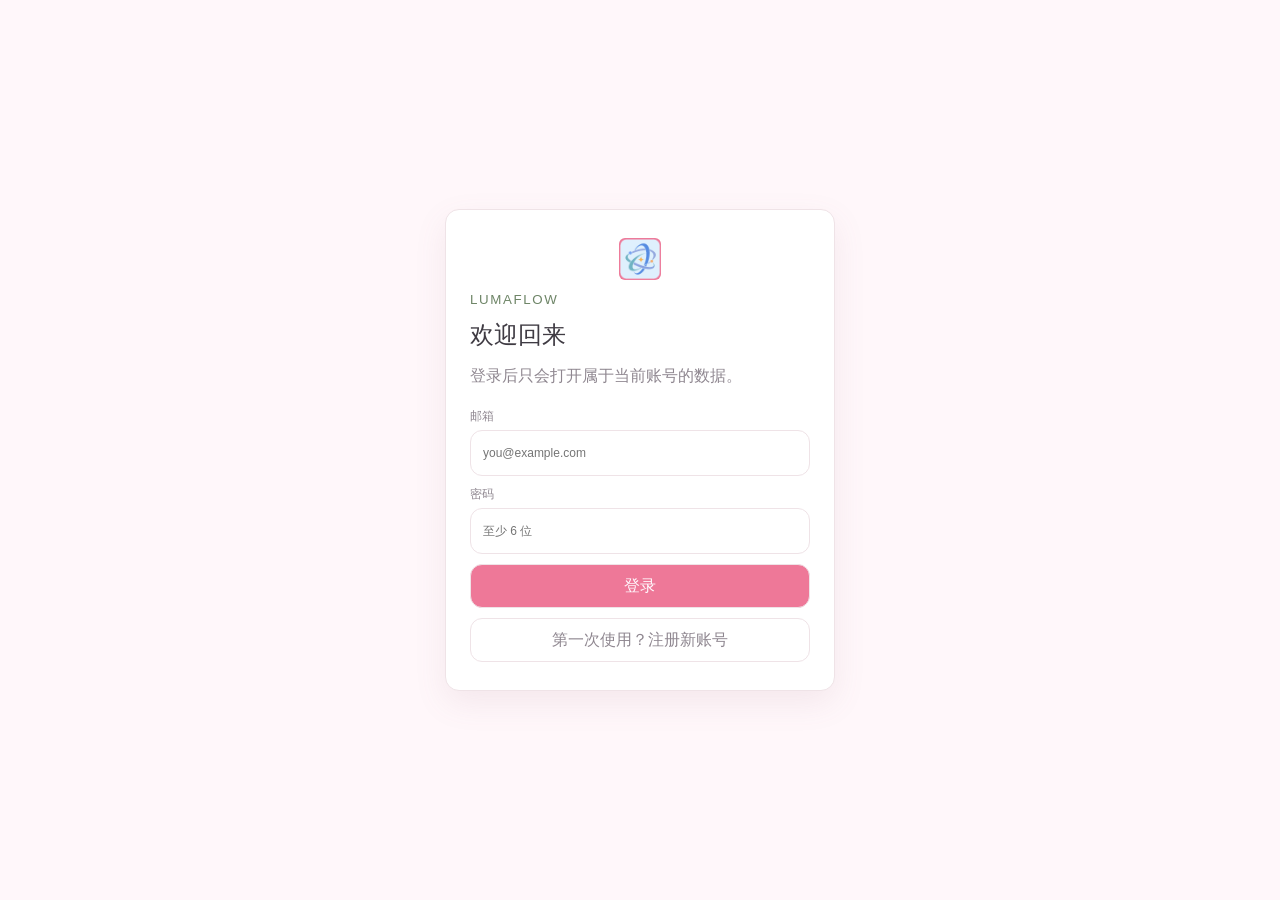
==== commit 4ba3674e: "Bring iPhone workspace workflows in line with desktop 0.3.9" ====
--- a/docs/mobile/index.html
+++ b/docs/mobile/index.html
@@ -1,7 +1,7 @@
 <!doctype html>
 <html lang="zh-CN">
-  <head><meta charset="UTF-8" /><meta name="viewport" content="width=device-width,initial-scale=1,viewport-fit=cover" /><meta name="apple-mobile-web-app-capable" content="yes" /><meta name="apple-mobile-web-app-title" content="序光" /><meta name="apple-mobile-web-app-status-bar-style" content="default" /><meta name="theme-color" content="#172d69" /><meta name="description" content="序光·随身学习、复习、记录与休闲入口" /><link rel="icon" href="./favicon-32.png" sizes="32x32" type="image/png" /><link rel="apple-touch-icon" href="./apple-touch-icon.png" /><link rel="manifest" href="./manifest.webmanifest" /><title>序光</title>  <script type="module" crossorigin src="./assets/index-D40rz61X.js"></script>
-  <link rel="stylesheet" crossorigin href="./assets/index-CtfX2uIz.css">
+  <head><meta charset="UTF-8" /><meta name="viewport" content="width=device-width,initial-scale=1,viewport-fit=cover" /><meta name="apple-mobile-web-app-capable" content="yes" /><meta name="apple-mobile-web-app-title" content="序光" /><meta name="apple-mobile-web-app-status-bar-style" content="default" /><meta name="theme-color" content="#E7F2FB" /><meta name="description" content="序光·随身学习、复习、记录与休闲入口" /><link rel="icon" href="./favicon-32.png" sizes="32x32" type="image/png" /><link rel="apple-touch-icon" href="./apple-touch-icon.png" /><link rel="manifest" href="./manifest.webmanifest" /><title>序光</title>  <script type="module" crossorigin src="./assets/index-up5Vum4O.js"></script>
+  <link rel="stylesheet" crossorigin href="./assets/index-WJWCCLO6.css">
 </head>
   <body><div id="root"></div></body>
 </html>
--- a/docs/mobile/assets/index-WJWCCLO6.css
+++ b/docs/mobile/assets/index-WJWCCLO6.css
@@ -0,0 +1 @@
+:root{font-family:Segoe UI,PingFang SC,Microsoft YaHei,sans-serif;color:#3f3b43;background:#fff7fa;font-synthesis:none;--pink: #ee7898;--pink-deep: #d95d82;--pink-soft: #fde8ef;--blue: #78aeca;--blue-soft: #e7f3f8;--green: #77a88c;--green-soft: #e7f4eb;--yellow: #d5a941;--yellow-soft: #fff4d3;--violet: #9e8fbe;--violet-soft: #f0ebf8;--cream: #fffdfb;--card: #fff;--bg: #fff7fa;--text: #3f3b43;--line: #efe3e7;--muted: #8f8790;--shadow: 0 12px 34px rgba(149, 95, 116, .09)}*{box-sizing:border-box}html,body,#root{margin:0;min-height:100%;background:#fff7fa}button,input,textarea{font:inherit}button{min-height:44px;cursor:pointer;-webkit-tap-highlight-color:transparent}.mobile-app{min-height:100dvh;padding-top:env(safe-area-inset-top);padding-bottom:calc(78px + env(safe-area-inset-bottom));background:radial-gradient(circle at 93% 4%,rgba(255,197,215,.34),transparent 22%),linear-gradient(180deg,#fffafb,#fff5f8 58%,#f9f7fb)}.mobile-app.mode-leisure{--pink: #7da889;--pink-deep: #60866c;--pink-soft: #e8f1e4;background:linear-gradient(180deg,#edf4e8,#fff7e9 54%,#f5ebdd)}.mobile-topbar{position:sticky;top:0;z-index:10;display:flex;align-items:center;justify-content:space-between;min-height:58px;padding:9px 18px;background:#fffafbe6;border-bottom:1px solid rgba(224,183,197,.32);backdrop-filter:blur(18px)}.mode-leisure .mobile-topbar{background:#f4f8eee6}.mobile-topbar div{display:grid;grid-template-columns:28px auto;column-gap:8px;row-gap:1px;align-items:center}.mobile-brand-icon{grid-row:1 / 3;width:28px;height:28px;border-radius:8px;object-fit:cover}.mobile-topbar span{color:var(--muted);font-size:10px;font-weight:700;letter-spacing:.14em;text-transform:uppercase}.mobile-topbar strong{font-size:15px}.mode-pill{min-height:36px;padding:0 14px;color:var(--pink-deep);background:var(--cream);border:1px solid var(--line);border-radius:999px;font-size:13px;font-weight:650}main{max-width:520px;margin:auto}.mobile-page{padding:16px 15px 34px}.mobile-page>h1{margin:4px 2px 18px;font-size:27px;letter-spacing:-.03em}section{border-radius:20px}.today-mobile{display:grid;gap:13px}.today-hero{position:relative;min-height:180px;padding:24px 21px;overflow:hidden;color:#fff;background:linear-gradient(135deg,#f7a4b9,#ee7898 63%,#e96e92);box-shadow:0 16px 36px #d95d8238}.mode-leisure .today-hero{background:linear-gradient(135deg,#a8c5a3,#799e80 64%,#658b70);box-shadow:0 16px 36px #4c745433}.today-hero small{position:relative;z-index:1;color:#ffffffd1;font-size:13px}.today-hero h1{position:relative;z-index:1;margin:11px 0 7px;font-size:clamp(23px,6.5vw,30px);letter-spacing:-.03em}.today-hero h1 span{font-size:.85em}.today-hero p{position:relative;z-index:1;margin:0;color:#ffffffd6;font-size:14px}.hero-chip{position:relative;z-index:1;display:inline-flex;margin-top:18px;padding:8px 12px;color:#fff;background:#ffffff30;border:1px solid rgba(255,255,255,.2);border-radius:999px;font-size:12px;backdrop-filter:blur(8px)}.hero-orb{position:absolute;border-radius:50%;background:#ffffff1c}.hero-orb-one{top:-44px;right:-23px;width:140px;height:140px}.hero-orb-two{right:65px;bottom:-70px;width:120px;height:120px}.daily-line{display:flex;align-items:center;justify-content:space-between;gap:12px;padding:15px 17px;background:#fffc;border:1px solid var(--line);box-shadow:0 8px 24px #9b6f810d}.daily-line>div{min-width:0}.daily-line small,.now-suggestion small,.continue-row small,.lucky-mobile small,.dashboard-card small,.quick-entry small{color:var(--muted);font-size:12px}.daily-line blockquote{margin:5px 0 0;font-family:Georgia,Songti SC,serif;font-size:15px;line-height:1.5}.daily-line button{flex:0 0 auto;min-height:34px;padding:0 11px;color:var(--pink-deep);background:var(--pink-soft);border:0;border-radius:999px;font-size:12px}.metric-grid{display:grid;grid-template-columns:repeat(2,minmax(0,1fr));gap:10px}.metric-grid article{display:flex;align-items:center;gap:10px;min-width:0;padding:14px 12px;background:#ffffffeb;border:1px solid var(--line);border-radius:18px;box-shadow:var(--shadow)}.metric-grid article>div{display:grid;min-width:0}.metric-grid strong{color:#38343b;font-size:20px;line-height:1.1;white-space:nowrap}.metric-grid em{margin-left:2px;color:var(--muted);font-size:11px;font-style:normal;font-weight:600}.metric-grid small{margin-top:4px;color:var(--muted);font-size:11px}.metric-icon,.quick-icon{display:grid;flex:0 0 auto;place-items:center;width:38px;height:38px;border-radius:12px}.metric-icon svg,.quick-icon svg{width:19px;height:19px}.pink{color:var(--pink-deep);background:var(--pink-soft)}.blue{color:#518ba8;background:var(--blue-soft)}.green{color:#58856a;background:var(--green-soft)}.yellow{color:#a77c13;background:var(--yellow-soft)}.violet{color:#7865a0;background:var(--violet-soft)}.primary{display:inline-flex;align-items:center;justify-content:center;gap:5px;min-height:44px;padding:0 18px;color:#fff;background:linear-gradient(135deg,var(--pink),var(--pink-deep));border:0;border-radius:13px;font-weight:700;box-shadow:0 8px 18px #d95d8233}.primary svg{width:17px}.now-suggestion,.dashboard-card,.quick-entry,.continue-row,.profile-card,.review-card,.progress-summary,.lucky-mobile{padding:18px;background:#ffffffeb;border:1px solid var(--line);box-shadow:var(--shadow)}.section-heading{display:flex;align-items:center;gap:11px}.section-heading>div{min-width:0}.heading-icon{display:grid;flex:0 0 auto;place-items:center;width:40px;height:40px;background:var(--pink-soft);border-radius:13px}.now-suggestion h2{margin:3px 0 0;overflow:hidden;font-size:19px;text-overflow:ellipsis;white-space:nowrap}.now-suggestion p{margin:13px 0 15px;color:var(--muted);font-size:13px}.now-suggestion .primary{width:100%}.dashboard-card header,.quick-entry header{display:flex;align-items:flex-start;justify-content:space-between}.dashboard-card h2,.quick-entry h2{margin:3px 0 0;font-size:17px}.dashboard-card header>strong{color:var(--pink-deep);font-size:25px}.progress-track{height:9px;margin:17px 0 14px;overflow:hidden;background:#f5e9ed;border-radius:99px}.progress-track i{display:block;height:100%;background:linear-gradient(90deg,#f2a1b6,var(--pink));border-radius:inherit}.dashboard-stats{display:grid;grid-template-columns:repeat(3,1fr);gap:6px}.dashboard-stats span{padding:8px 4px;color:var(--muted);background:#fff8fa;border-radius:10px;text-align:center;font-size:11px}.dashboard-stats b{color:#4b454d;font-size:14px}.quick-entry header{align-items:center;margin-bottom:13px}.quick-entry>div{display:grid;grid-template-columns:repeat(2,minmax(0,1fr));gap:9px}.quick-entry button{display:grid;grid-template-columns:38px 1fr;grid-template-rows:auto auto;gap:1px 9px;align-items:center;min-width:0;min-height:67px;padding:10px;color:#484249;background:#fff;border:1px solid #f2e8eb;border-radius:14px;text-align:left}.quick-entry .quick-icon{grid-row:1 / 3}.quick-entry b,.quick-entry button small{overflow:hidden;text-overflow:ellipsis;white-space:nowrap}.quick-entry b{font-size:13px}.quick-entry button small{font-size:10px}.continue-row{display:flex;align-items:center;gap:12px}.continue-row>div{display:grid;flex:1;min-width:0;gap:3px}.continue-row strong,.continue-row span{overflow:hidden;text-overflow:ellipsis;white-space:nowrap}.continue-row span{color:var(--muted);font-size:12px}.continue-cover{display:grid;flex:0 0 auto;place-items:center;width:48px;height:56px;background:linear-gradient(145deg,var(--pink-soft),#f3eef8);border-radius:11px;font-size:22px}.continue-row>svg{flex:0 0 auto;width:18px;color:var(--muted)}.pixel-cottage{padding:16px;overflow:hidden;background:linear-gradient(#cfdfd0,#f4e4c9);text-align:center}.pixel-cottage>span{display:block;text-align:left;font-size:22px}.pixel-cottage .cottage{font-size:72px;filter:saturate(.8)}.pixel-cottage p{margin:0;color:#626856;font-size:13px}.bottom-nav{position:fixed;z-index:20;right:0;bottom:0;left:0;display:grid;grid-template-columns:repeat(6,1fr);align-items:center;height:calc(70px + env(safe-area-inset-bottom));padding:6px max(10px,env(safe-area-inset-right)) env(safe-area-inset-bottom) max(10px,env(safe-area-inset-left));background:#fffdfcf5;border-top:1px solid var(--line);box-shadow:0 -10px 30px #7c576512;backdrop-filter:blur(18px)}.bottom-nav button{display:grid;place-items:center;gap:2px;color:#968d95;background:transparent;border:0;font-size:10px}.bottom-nav svg{width:20px;height:20px}.bottom-nav .active{color:var(--pink-deep);font-weight:700}.bottom-nav .quick-button{width:56px;height:56px;min-height:56px;margin-top:-25px;color:#fff;background:linear-gradient(145deg,var(--pink),var(--pink-deep));border-radius:18px;box-shadow:0 10px 23px #d95d824d;justify-self:center}.bottom-nav .quick-button svg{width:27px;height:27px}.mobile-sheet-backdrop{position:fixed;z-index:40;inset:0;display:flex;align-items:flex-end;background:#2f252b61}.mobile-sheet{width:100%;padding:12px 18px calc(22px + env(safe-area-inset-bottom));background:var(--cream);border-radius:25px 25px 0 0;box-shadow:0 -18px 50px #412d362e}.sheet-handle{display:block;width:42px;height:5px;margin:0 auto 14px;background:#e5d7dc;border-radius:99px}.mobile-sheet h2{margin:0 0 12px}.mobile-sheet textarea{width:100%;min-height:120px;padding:14px;resize:none;background:#fff;border:1px solid var(--line);border-radius:14px;outline-color:var(--pink)}.quick-types,.study-tabs{display:flex;gap:7px;overflow:auto;scrollbar-width:none}.quick-types{padding:11px 0}.study-tabs{margin-bottom:14px}.quick-types button,.study-tabs button{padding:0 13px;color:var(--muted);white-space:nowrap;background:#fff;border:1px solid var(--line);border-radius:999px}.quick-types .active,.study-tabs .active{color:var(--pink-deep);background:var(--pink-soft);border-color:#f1bdcb}.mobile-sheet>.primary{width:100%}.mobile-list{display:grid;gap:10px}.mobile-list article{display:flex;align-items:center;gap:12px;padding:14px;background:#fffffff0;border:1px solid var(--line);border-radius:16px;box-shadow:0 8px 22px #955f740e}.mobile-list article>div{display:grid;min-width:0;gap:4px}.mobile-list strong,.mobile-list small{overflow:hidden;text-overflow:ellipsis;white-space:nowrap}.mobile-list small{color:var(--muted)}.mobile-manage-row>div{flex:1}.section-add{width:100%;margin-bottom:10px;color:var(--pink-deep);background:var(--pink-soft);border:1px dashed #e9a9bb;border-radius:13px}.row-action{flex:0 0 auto;min-height:34px;padding:0 10px;color:var(--pink-deep);background:#fff;border:1px solid var(--line);border-radius:10px}.round-check{flex:0 0 31px;width:31px;height:31px;min-height:31px;padding:3px;color:var(--pink-deep);background:var(--pink-soft);border:1px solid #efb6c6;border-radius:50%}.round-check svg{width:20px}.book-tile{font-size:25px}.review-card h2{font-size:22px}.review-card p{color:var(--muted)}.review-card>.primary{width:100%}.review-answer{padding:15px;background:var(--pink-soft);border-radius:13px;line-height:1.65}.rating-grid{display:grid;grid-template-columns:repeat(5,1fr);gap:5px;margin-top:12px}.rating-grid button{min-height:52px;background:#fff;border:1px solid var(--line);border-radius:10px;font-size:11px}.progress-summary strong{font-size:34px}.progress-summary>div{height:8px;overflow:hidden;background:#f2e4e9;border-radius:99px}.progress-summary i{display:block;height:100%;background:var(--pink)}.mobile-empty{padding:34px 16px;color:var(--muted);text-align:center}.mobile-cottage-scene{height:205px;padding:22px;overflow:hidden;background:linear-gradient(#cfe1dc 0 55%,#b3ca93 56% 72%,#ddc798 73%);border:1px solid rgba(90,100,60,.13);text-align:center}.mobile-cottage-scene .sky{text-align:left;font-size:28px}.mobile-cottage-scene .hills{margin-top:32px;font-size:48px;white-space:nowrap}.mobile-cottage-scene p{margin:8px;color:#485849}.cottage-grid{display:grid;grid-template-columns:repeat(3,1fr);gap:9px;margin-top:14px}.cottage-grid button{display:grid;place-items:center;gap:5px;color:#514b40;background:#fffdf5c7;border:1px solid rgba(105,88,59,.16);border-radius:16px}.cottage-grid span{font-size:25px}.lucky-mobile{margin-top:14px;text-align:center}.lucky-mobile h2{font-size:22px}.draw-result{display:grid;gap:10px;padding:18px;background:#f5e7bf;border-radius:15px}.draw-result strong{color:#896a4c;font-size:26px}.profile-card{margin-top:13px}.profile-card h2{margin-top:0}.profile-card dl{display:grid;gap:8px}.profile-card dl div{display:flex;justify-content:space-between}.profile-card dt{color:var(--muted)}.profile-card dd{margin:0}.sync-button{display:flex;align-items:center;justify-content:center;gap:8px;width:100%;color:var(--pink-deep);background:#fff;border:1px solid var(--line);border-radius:12px}.sync-button svg{width:17px}.switch-row{display:flex;justify-content:space-between;padding:14px 0 0}.sync-scope-note{margin:12px 0 0;color:var(--muted);font-size:12px;line-height:1.6}.mobile-vip-card{overflow:hidden;background:linear-gradient(145deg,#fffaf0,#fff 65%);border-color:#ecd4a6}.mobile-vip-card>span{display:inline-flex;padding:4px 9px;color:#9a622d;background:#fff0d4;border-radius:999px;font-size:11px;font-weight:800}.mobile-vip-card.active{background:linear-gradient(145deg,#f0f8ea,#fff 65%);border-color:#b9d5ad}.mobile-vip-card.active>span{color:#4e7545;background:#deefd7}.mobile-vip-card h2{margin:12px 0 6px}.mobile-vip-card p,.mobile-vip-card small{color:var(--muted);line-height:1.55}.mobile-sync-stats>div{display:grid;grid-template-columns:repeat(3,1fr);gap:8px}.mobile-sync-stats span{display:grid;gap:3px;padding:10px 5px;text-align:center;background:var(--cream);border-radius:12px}.mobile-sync-stats strong{font-size:20px}.mobile-sync-stats small{color:var(--muted);font-size:10px}.auth-form{display:grid;gap:10px}.auth-form input{height:46px;padding:0 13px;background:#fff;border:1px solid var(--line);border-radius:12px}.auth-form button{border:1px solid var(--line);border-radius:12px}.editor-sheet{display:grid;gap:11px;max-height:88vh;overflow:auto}.editor-sheet label{display:grid;gap:6px;color:var(--muted);font-size:12px}.editor-sheet input,.editor-sheet select{width:100%;height:44px;padding:0 12px;color:var(--text);background:#fff;border:1px solid var(--line);border-radius:11px}.editor-actions{display:flex;justify-content:flex-end;gap:8px;margin-top:4px}.editor-actions button{min-width:76px;border-radius:11px}.editor-actions .danger{margin-right:auto;color:#a13e55;background:#fff2f5;border:1px solid #edb8c5}.sign-out-button{width:100%;margin-top:8px;color:#8b5260;background:transparent;border:0}.conflict-card button{width:100%;margin-top:7px;background:#fff;border:1px solid var(--line);border-radius:10px}.profile-mobile footer{padding:25px;color:var(--muted);text-align:center;font-size:12px}.mobile-auth-gate{display:grid;min-height:100dvh;place-items:center;padding:24px;background:linear-gradient(155deg,#f8f2df,#edf4e7)}.mobile-auth-gate>section{display:grid;width:min(100%,390px);gap:12px;padding:28px;border:1px solid var(--line);border-radius:24px;background:#ffffffdb;box-shadow:0 20px 50px #5342341f;text-align:center}.mobile-auth-mark{display:block;width:64px;height:64px;margin:0 auto;overflow:hidden;border-radius:18px}.mobile-auth-mark img{display:block;width:100%;height:100%;object-fit:cover}.mobile-auth-gate small{color:#6e8567;letter-spacing:.12em}.mobile-auth-gate h1,.mobile-auth-gate p{margin:0}.mobile-auth-gate p{color:var(--muted);line-height:1.6}.mobile-auth-gate form{display:grid;gap:10px;margin-top:8px;text-align:left}.mobile-auth-gate label{display:grid;gap:5px;color:var(--muted);font-size:12px}.mobile-auth-gate input{min-height:46px;padding:0 12px;border:1px solid var(--line);border-radius:12px;background:#fff;font:inherit}.mobile-auth-gate form button{min-height:44px;border:1px solid var(--line);border-radius:12px}.mobile-auth-gate form button:not(.primary){color:var(--muted);background:transparent}@media(min-width:650px)and (orientation:landscape){main{max-width:720px}.metric-grid,.cottage-grid{grid-template-columns:repeat(4,1fr)}.bottom-nav{left:50%;width:520px;border:1px solid var(--line);border-bottom:0;border-radius:20px 20px 0 0;transform:translate(-50%)}}@media(max-width:360px){.mobile-page{padding-inline:11px}.today-hero{padding-inline:17px}.metric-grid article{gap:7px;padding:12px 9px}.metric-icon{width:34px;height:34px}.quick-entry button{grid-template-columns:34px 1fr;padding:8px}.quick-icon{width:34px;height:34px}.dashboard-stats span{font-size:10px}.rating-grid{grid-template-columns:repeat(3,1fr)}}.mobile-greenhouse,.mobile-room-card{margin-bottom:14px;padding:20px;border:1px solid var(--line);border-radius:20px;background:var(--card);box-shadow:0 8px 24px #53423412}.mobile-greenhouse small,.mobile-room-card>small{color:#688068;letter-spacing:.08em}.mobile-greenhouse h2,.mobile-room-card h2{margin:7px 0;font-size:21px}.mobile-greenhouse p,.mobile-room-card>p{margin:0;color:var(--muted);line-height:1.6}.mobile-inline-create{display:grid;gap:8px;margin:12px 0 16px;padding:14px;border:1px solid var(--line);border-radius:16px;background:var(--card)}.mobile-inline-create input,.mobile-inline-create select,.mobile-inline-create textarea,.mobile-room-card input,.mobile-room-card textarea{width:100%;min-height:42px;padding:9px 11px;border:1px solid var(--line);border-radius:11px;color:var(--text);background:var(--card);font:inherit}.mobile-greenhouse{background:linear-gradient(145deg,#e8f2dd,var(--card))}.greenhouse-review{margin-top:14px}.mobile-vocab-import,.mobile-vocab-plan{display:grid;gap:12px;margin-bottom:12px;padding:15px;border:1px solid var(--line);border-radius:17px;background:var(--card);box-shadow:0 8px 22px #5342340f}.mobile-vocab-import>div{display:grid;gap:4px}.mobile-vocab-import>select{width:100%;min-height:42px;padding:8px 10px;border:1px solid var(--line);border-radius:11px;color:var(--text);background:var(--card);font:inherit}.mobile-vocab-import small,.mobile-vocab-import p,.mobile-vocab-plan small,.mobile-vocab-plan span,.mobile-vocab-plan p,.vocab-phonetic{color:var(--muted);font-size:12px;line-height:1.55}.mobile-vocab-import .primary{justify-self:start}.mobile-vocab-import .primary input{position:absolute;width:1px;height:1px;overflow:hidden;clip-path:inset(50%)}.mobile-vocab-import p,.mobile-vocab-plan p{margin:0}.mobile-vocab-plan header{display:flex;align-items:flex-end;justify-content:space-between;gap:10px}.mobile-vocab-plan header>div{display:grid;gap:2px}.mobile-vocab-plan header strong{color:#5e7d55;font-size:24px}.mobile-vocab-plan header span{text-align:right}.mobile-vocab-plan>div{display:grid;grid-template-columns:minmax(78px,.7fr) 1fr 1fr;gap:7px}.mobile-vocab-plan input,.mobile-vocab-plan button{min-width:0;min-height:40px;padding:7px 9px;border:1px solid var(--line);border-radius:10px;background:#fff;color:var(--text)}.mobile-vocab-plan button{color:#587451;background:#edf4e4;font-weight:650}.mobile-vocab-plan button:disabled{opacity:.45}.vocab-phonetic{display:block;margin:-8px 0 12px}.vocab-full-answer{display:grid;gap:10px}.vocab-full-answer>strong{color:#4f734b;font-size:20px}.vocab-full-answer p,.vocab-full-answer blockquote,.vocab-full-answer aside{margin:0;padding:11px;border-radius:11px;background:#fff;line-height:1.6}.vocab-full-answer p{display:grid;gap:3px}.vocab-full-answer p b,.vocab-full-answer aside b{color:#5e7d55;font-size:11px}.vocab-full-answer blockquote{display:grid;gap:5px;border-left:3px solid #8aa47d}.vocab-full-answer blockquote small{color:var(--muted)}.vocab-full-answer aside{display:grid;gap:4px;background:#fff4d7}.mobile-room-card{display:grid;gap:11px}.mobile-room-card .primary{justify-self:start}.mobile-cottage-overview{position:relative;display:grid;grid-template-columns:1.08fr .92fr;gap:8px;overflow:hidden;margin-bottom:14px;padding:8px;border:1px solid #d9c9a9;border-radius:24px;background:linear-gradient(125deg,#fff5dc 0 48%,#e8f0df);box-shadow:0 16px 34px #5342341a}.mobile-cottage-overview:after{position:absolute;right:-32px;bottom:-55px;width:150px;height:110px;border-radius:50%;content:"";opacity:.24;background:#91ad82;box-shadow:-74px 26px #b9c99b;pointer-events:none}.mobile-cottage-overview>div{position:relative;z-index:1;display:grid;align-content:center;gap:7px;min-height:154px;padding:17px}.mobile-cottage-overview>div+div{align-self:stretch;border:1px solid rgb(122 144 105 / 15%);border-radius:18px;background:#fffff961;backdrop-filter:blur(6px)}.mobile-cottage-overview small{color:var(--muted);letter-spacing:.08em}.mobile-cottage-overview time{font-size:clamp(2rem,9vw,3.2rem);font-weight:260;font-variant-numeric:tabular-nums;line-height:1;letter-spacing:-.04em}.mobile-cottage-overview span,.mobile-cottage-overview p{margin:0;color:var(--muted);font-size:12px;line-height:1.5}.mobile-cottage-overview strong{font-size:18px}.mobile-restaurant-groups{display:grid;gap:10px;margin-bottom:16px}.mobile-restaurant-groups>details{overflow:hidden;border:1px solid var(--line);border-radius:16px;background:var(--card)}.mobile-restaurant-groups summary{display:flex;align-items:center;justify-content:space-between;gap:10px;padding:14px;cursor:pointer;list-style:none}.mobile-restaurant-groups summary::-webkit-details-marker{display:none}.mobile-restaurant-groups details[open] summary{border-bottom:1px solid var(--line)}.mobile-restaurant-groups details>div{display:grid;gap:8px;padding:10px 14px 14px}.mobile-restaurant-groups summary small,.mobile-restaurant-groups details p,.mobile-restaurant-groups article small{margin:0;color:var(--muted);font-size:12px}.mobile-restaurant-groups article{display:flex;align-items:center;gap:9px;padding:9px;border-radius:11px;background:var(--bg)}.mobile-restaurant-groups article>div{display:grid;gap:2px}.mobile-restaurant-groups>h2{margin:6px 2px 0;font-size:17px}.mobile-menu-builder .primary{width:100%}.mobile-menu-rows{display:grid;gap:8px}.mobile-menu-rows>section{display:grid;gap:7px;padding:10px;border:1px solid var(--line);border-radius:12px;background:var(--bg)}.mobile-menu-rows header{display:flex;align-items:center;justify-content:space-between}.mobile-menu-rows header button{min-height:30px;padding:0 8px;color:var(--muted);background:transparent;border:0}.mobile-add-dish,.mobile-add-more{min-height:36px;color:#66805f;background:#f1f5e9;border:1px dashed #9eb094;border-radius:10px}.mobile-meal-decision{margin-top:14px;background:linear-gradient(145deg,#fff4de,var(--card))}.mobile-meal-decision .primary{width:100%;justify-self:stretch}.mobile-meal-intro{background:linear-gradient(145deg,#f8edd9,var(--card))}.mobile-food-actions{display:flex!important;align-items:center;gap:2px;margin-left:auto}.mobile-food-edit-trigger,.mobile-food-delete-trigger{display:inline-flex;align-items:center;gap:4px;min-height:34px;padding:0 7px;color:var(--muted);background:transparent;border:0}.mobile-food-delete-trigger{color:#a86464}.mobile-food-edit{display:grid;grid-template-columns:minmax(0,1fr) minmax(92px,.55fr);gap:7px;padding:10px;border-radius:11px;background:var(--bg)}.mobile-food-edit>input:first-child{grid-column:1/-1}.mobile-food-edit>div{grid-column:1/-1;display:flex;justify-content:flex-end;gap:7px}.mobile-food-edit>div button{min-height:36px;padding:0 12px}@media(max-width:430px){.mobile-cottage-overview{grid-template-columns:1fr}.mobile-cottage-overview>div{min-height:125px}.mobile-cottage-overview>div+div{min-height:115px}.bottom-nav button{font-size:9px}}@media(prefers-reduced-motion:reduce){*,*:before,*:after{scroll-behavior:auto!important;transition:none!important;animation:none!important}}:root{font-family:Segoe UI Rounded,PingFang SC,Microsoft YaHei UI,Segoe UI,sans-serif;color:#3f3b43;background:#fff7fa;--pink: #ee7898;--pink-deep: #d95d82;--pink-soft: #fde8ef;--blue: #78aeca;--blue-soft: #e7f3f8;--green: #77a88c;--green-soft: #e7f4eb;--yellow: #d5a941;--yellow-soft: #fff4d3;--violet: #9e8fbe;--violet-soft: #f0ebf8;--cream: #fffdfb;--card: #fff;--bg: #fff7fa;--text: #3f3b43;--line: #efe3e7;--line-strong: #dfcbd3;--muted: #8f8790;--faint: #a69da5;--shadow: 0 1px 2px rgb(149 95 116 / 7%);--radius-control: 6px;--radius-card: 10px;--radius-large: 14px;--ease-spring: cubic-bezier(.16, 1, .3, 1)}html,body,#root{background:var(--bg)}body{color:var(--text);-webkit-font-smoothing:antialiased;text-rendering:optimizeLegibility}button,input,select,textarea{border-radius:var(--radius-control)}button{transition:color .11s ease,background-color .11s ease,border-color .11s ease,box-shadow .18s var(--ease-spring),transform .11s var(--ease-spring),opacity .11s ease}button:active:not(:disabled){transform:translateY(1px) scale(.985)}button:focus-visible,input:focus-visible,select:focus-visible,textarea:focus-visible{outline:2px solid #b879d2;outline-offset:2px}button:disabled{cursor:not-allowed;opacity:.52}.mobile-app,.mobile-app.mode-leisure{min-height:100dvh;padding-bottom:calc(72px + env(safe-area-inset-bottom));background:var(--bg)}.mobile-update-banner{position:fixed;z-index:40;right:12px;bottom:calc(76px + env(safe-area-inset-bottom));left:12px;display:flex;align-items:center;justify-content:space-between;gap:12px;max-width:520px;margin:0 auto;padding:12px 12px 12px 14px;border:1px solid color-mix(in srgb,var(--pink) 34%,var(--line));border-radius:var(--radius-large);color:var(--text);background:color-mix(in srgb,var(--card) 94%,var(--pink-soft));box-shadow:0 12px 32px #5d3e4c29}.mobile-update-banner span{display:grid;min-width:0;gap:3px}.mobile-update-banner strong{font-size:13px}.mobile-update-banner small{color:var(--muted);font-size:10px;line-height:1.45}.mobile-update-banner button{flex:0 0 auto;min-height:38px;padding:0 12px;border:0;color:#fff;background:var(--pink-deep);font-weight:700}.mobile-showcase-banner{display:flex;min-height:38px;align-items:center;justify-content:center;gap:8px;padding:8px 16px;border-bottom:1px solid color-mix(in srgb,var(--pink-deep) 18%,transparent);color:var(--ink);background:color-mix(in srgb,var(--pink-soft) 74%,#fff);font-size:11px;text-align:center}.mobile-showcase-banner strong{color:var(--pink-deep)}.mobile-showcase-banner span{color:var(--muted)}.mobile-remote-ai{display:grid;gap:14px}.mobile-remote-ai>header{display:grid;grid-template-columns:auto minmax(0,1fr);align-items:center;gap:12px;padding-bottom:14px;border-bottom:1px solid var(--line)}.mobile-remote-ai>header>span{position:relative;display:grid;width:44px;height:44px;place-items:center;border-radius:var(--radius-large);color:var(--pink-deep);background:var(--pink-soft)}.mobile-remote-ai>header svg{width:22px;height:22px}.mobile-remote-ai>header h2{margin:2px 0 0;font-size:19px}.mobile-remote-ai>header p{margin:4px 0 0;color:var(--muted);font-size:11px;line-height:1.5}.mobile-remote-ai>header small{color:var(--muted);font-size:10px}.ai-state{position:absolute;right:-2px;bottom:-2px;width:11px;height:11px;border:2px solid var(--bg);border-radius:50%;background:var(--faint)}.ai-state.connected{background:#6fa279}.ai-state.connecting{background:#d5a941}.ai-state.error,.ai-state.offline{background:#c97072}.mobile-remote-ai label{display:grid;gap:6px;color:var(--muted);font-size:11px}.mobile-remote-ai input,.mobile-remote-ai select,.mobile-remote-ai textarea{width:100%;min-height:44px;padding:10px 12px;border:1px solid var(--line-strong);color:var(--text);background:var(--card)}.mobile-remote-ai textarea{min-height:96px;resize:vertical;line-height:1.65}.mobile-remote-ai .primary{min-height:46px}.mobile-ai-answer{padding:14px;border-left:3px solid var(--pink);color:var(--text);background:var(--pink-soft);font-size:13px;line-height:1.75;white-space:pre-wrap}.mobile-ai-security{color:var(--muted);font-size:10px;line-height:1.6}.mobile-app.mode-leisure{--pink: #7da889;--pink-deep: #60866c;--pink-soft: #e8f1e4;--bg: #f5f7ee;--line: #dfe6d8}.mobile-topbar,.mode-leisure .mobile-topbar{min-height:64px;padding:10px 16px;background:color-mix(in srgb,var(--bg) 94%,transparent);border-bottom:1px solid var(--line);backdrop-filter:blur(12px)}.mobile-topbar div{display:flex;align-items:baseline;gap:8px}.mobile-topbar .mobile-brand-icon{align-self:center;width:28px;height:28px;border-radius:8px}.mobile-topbar span{color:var(--text);font-family:Segoe UI Variable Display,Microsoft YaHei UI,sans-serif;font-size:12px;font-weight:700;letter-spacing:-.01em;text-transform:none}.mobile-topbar strong{color:var(--muted);font-size:11px;font-weight:500}.mode-pill{min-height:44px;padding:0 12px;color:var(--pink-deep);background:transparent;border:1px solid var(--line-strong);border-radius:var(--radius-control);font-size:12px;font-weight:600}.mode-pill:hover{background:var(--pink-soft);border-color:var(--pink)}main{width:100%;max-width:600px}.mobile-page{padding:24px 16px 48px;animation:mobile-page-arrive .24s var(--ease-spring) both}@keyframes mobile-page-arrive{0%{opacity:0;transform:translateY(6px)}to{opacity:1;transform:translateY(0)}}.mobile-page>h1{margin:0 0 24px;font-family:Segoe UI Variable Display,Microsoft YaHei UI,sans-serif;font-size:28px;font-weight:650;letter-spacing:-.04em}section{border-radius:var(--radius-card)}.today-mobile{gap:0}.today-hero{min-height:auto;padding:6px 0 24px;color:var(--text);background:transparent;border-bottom:1px solid var(--line);border-radius:0;box-shadow:none}.today-hero small{color:var(--muted);font-size:12px;font-weight:600;letter-spacing:.04em}.today-hero h1{margin:8px 0 5px;color:var(--text);font-family:Segoe UI Variable Display,Microsoft YaHei UI,sans-serif;font-size:clamp(30px,9vw,40px);font-weight:650;letter-spacing:-.05em}.today-hero p{color:var(--muted)}.hero-chip{margin-top:18px;padding:0;color:var(--pink-deep);background:transparent;border:0;border-radius:0;font-size:12px;font-weight:650;backdrop-filter:none}.daily-line{padding:18px 0;background:transparent;border:0;border-bottom:1px solid var(--line);border-radius:0;box-shadow:none}.daily-line blockquote{font-size:14px}.daily-line button{min-height:38px;color:var(--pink-deep);background:transparent;border:1px solid var(--line);border-radius:var(--radius-control)}.metric-grid{grid-template-columns:repeat(4,minmax(0,1fr));gap:0;padding:18px 0;border-bottom:1px solid var(--line)}.metric-grid article{display:grid;gap:7px;justify-items:start;padding:0 10px;background:transparent;border:0;border-left:1px solid var(--line);border-radius:0;box-shadow:none}.metric-grid article:first-child{padding-left:0;border-left:0}.metric-icon,.quick-icon,.heading-icon{width:30px;height:30px;color:var(--pink-deep);background:transparent;border-radius:var(--radius-control)}.metric-grid strong{font-size:18px}.metric-grid small{margin:0;font-size:10px}.pink,.metric-icon.pink,.quick-icon.pink{color:var(--pink-deep);background:transparent}.blue,.metric-icon.blue,.quick-icon.blue{color:#5d91a6;background:transparent}.green,.metric-icon.green,.quick-icon.green{color:#5f9171;background:transparent}.yellow,.metric-icon.yellow,.quick-icon.yellow{color:#bd842c;background:transparent}.violet,.metric-icon.violet,.quick-icon.violet{color:#866f92;background:transparent}.primary{min-height:44px;color:#fffafe;background:var(--pink);border:1px solid var(--pink);border-radius:var(--radius-control);box-shadow:none}.primary:hover:not(:disabled){background:var(--pink-deep);border-color:var(--pink-deep);box-shadow:0 5px 12px #955f741f;transform:translateY(-1px)}.now-suggestion{margin-top:20px;padding:18px;background:var(--pink-soft);border:1px solid color-mix(in srgb,var(--pink) 22%,var(--line));border-left:3px solid var(--pink);border-radius:var(--radius-card);box-shadow:none}.section-heading{gap:8px}.heading-icon svg{width:19px}.now-suggestion h2{font-size:20px;letter-spacing:-.025em}.dashboard-card,.quick-entry,.continue-row,.profile-card,.review-card,.progress-summary,.lucky-mobile{padding:20px 0;background:transparent;border:0;border-bottom:1px solid var(--line);border-radius:0;box-shadow:none}.dashboard-card header>strong{color:var(--pink-deep)}.progress-track,.progress-summary>div{height:6px;background:var(--line)}.progress-track i,.progress-summary i{background:var(--pink)}.dashboard-stats{gap:0}.dashboard-stats span{padding:8px 4px;color:var(--muted);background:transparent;border-left:1px solid var(--line);border-radius:0}.dashboard-stats span:first-child{border-left:0}.quick-entry>div{gap:0;border-top:1px solid var(--line);border-left:1px solid var(--line)}.quick-entry button{min-height:70px;padding:11px;background:transparent;border:0;border-right:1px solid var(--line);border-bottom:1px solid var(--line);border-radius:0}.quick-entry button:hover{background:color-mix(in srgb,var(--pink-soft) 55%,transparent)}.continue-row{cursor:pointer}.continue-cover{width:42px;height:48px;color:var(--pink-deep);background:var(--pink-soft);border-radius:var(--radius-control)}.continue-cover svg{width:20px}.pixel-cottage{min-height:124px;margin-top:20px;padding:18px;display:flex;align-items:flex-end;background-image:linear-gradient(#121e162e,#121e1694),url(./spring-B7B6llIs.webp);background-position:center;background-size:cover;border:1px solid var(--line-strong);border-radius:var(--radius-large);text-align:left}.pixel-cottage p{color:#f5f7f4;text-shadow:0 1px 10px rgb(8 14 10 / 55%)}.bottom-nav{grid-template-columns:repeat(5,1fr);height:calc(64px + env(safe-area-inset-bottom));padding:4px max(8px,env(safe-area-inset-right)) env(safe-area-inset-bottom) max(8px,env(safe-area-inset-left));background:color-mix(in srgb,var(--card) 96%,transparent);border-top:1px solid var(--line);box-shadow:0 -5px 18px #955f7412;backdrop-filter:blur(12px)}.bottom-nav button{min-width:0;min-height:52px;color:var(--faint);font-size:10px}.bottom-nav svg{width:19px;height:19px}.bottom-nav .active{position:relative;color:var(--pink-deep);font-weight:650}.bottom-nav .active:before{position:absolute;top:1px;width:20px;height:2px;border-radius:99px;content:"";background:var(--pink)}.bottom-nav .quick-button{position:absolute;right:14px;bottom:calc(72px + env(safe-area-inset-bottom));width:46px;height:46px;min-height:46px;margin:0;color:#fffafe;background:var(--pink);border:1px solid color-mix(in srgb,var(--pink) 82%,#000);border-radius:50%;box-shadow:0 7px 18px #955f742e}.bottom-nav .quick-button svg{width:22px;height:22px}.mobile-sheet-backdrop{background:#2f252b6b}.mobile-sheet{padding:12px 18px calc(22px + env(safe-area-inset-bottom));background:var(--card);border-radius:var(--radius-large) var(--radius-large) 0 0;box-shadow:0 -18px 50px #412d362e}.sheet-handle{background:var(--line-strong)}.mobile-sheet textarea,.editor-sheet input,.editor-sheet select,.auth-form input,.mobile-inline-create input,.mobile-inline-create select,.mobile-inline-create textarea,.mobile-room-card input,.mobile-room-card textarea{color:var(--text);background:var(--card);border-color:var(--line-strong);border-radius:var(--radius-control)}.quick-types,.study-tabs{gap:4px}.study-tabs{margin:0 0 20px;padding-bottom:8px;border-bottom:1px solid var(--line)}.quick-types button,.study-tabs button{min-height:40px;padding:0 12px;background:transparent;border:1px solid transparent;border-radius:var(--radius-control)}.quick-types .active,.study-tabs .active{color:var(--pink-deep);background:var(--pink-soft);border-color:color-mix(in srgb,var(--pink) 22%,var(--line))}.mobile-list{gap:0;border-top:1px solid var(--line)}.mobile-list article{min-height:64px;padding:12px 2px;background:transparent;border:0;border-bottom:1px solid var(--line);border-radius:0;box-shadow:none}.book-tile{display:grid;width:34px;place-items:center;color:var(--pink-deep)}.book-tile svg{width:19px}.section-add,.row-action,.sync-button,.mobile-add-dish,.mobile-add-more{color:var(--pink-deep);background:transparent;border:1px solid var(--line-strong);border-radius:var(--radius-control)}.section-add{width:auto;margin:0 6px 12px 0;padding-inline:14px;border-style:solid}.round-check{color:var(--pink-deep);background:transparent;border-color:var(--line-strong)}.review-card{padding-top:4px}.review-answer,.vocab-full-answer p,.vocab-full-answer blockquote,.vocab-full-answer aside{background:var(--pink-soft);border-radius:var(--radius-control)}.rating-grid button{min-height:50px;background:var(--card);border-color:var(--line);border-radius:var(--radius-control)}.mobile-greenhouse,.mobile-vocab-import,.mobile-vocab-plan,.mobile-room-card,.mobile-inline-create{padding:18px;background:var(--card);border:1px solid var(--line);border-radius:var(--radius-card);box-shadow:none}.mobile-greenhouse{--pink: #d58a35;--pink-deep: #9b642a;--pink-soft: #fff1d6;background:linear-gradient(145deg,#fff1d6,#fff9eb);border-left:3px solid var(--pink)}.greenhouse-active{padding-top:18px}.greenhouse-active>h1{margin-bottom:14px;font-size:25px}.greenhouse-active .study-tabs{margin-bottom:14px}.greenhouse-active .mobile-greenhouse{margin-bottom:10px;padding:14px}.greenhouse-active .mobile-greenhouse h2{margin:4px 0;font-size:20px}.greenhouse-active .mobile-greenhouse>p{font-size:12px;line-height:1.5}.mobile-greenhouse-stats{display:grid;grid-template-columns:repeat(4,minmax(0,1fr));margin-top:12px;overflow:hidden;border:1px solid color-mix(in srgb,var(--pink) 22%,var(--line));border-radius:var(--radius-control);background:#ffffff7a}.mobile-greenhouse-stats span{display:grid;justify-items:center;gap:2px;min-width:0;padding:8px 4px;border-left:1px solid var(--line)}.mobile-greenhouse-stats span:first-child{border-left:0}.mobile-greenhouse-stats strong{color:var(--text);font-size:18px;font-variant-numeric:tabular-nums}.mobile-greenhouse-stats small{color:var(--muted);font-size:9px;letter-spacing:0}.mobile-vocab-manager{margin:0 0 8px;padding:11px 0 12px;border-bottom:1px solid var(--line);border-radius:0}.mobile-vocab-manager header{display:flex;align-items:center;justify-content:space-between;gap:12px;margin-bottom:8px}.mobile-vocab-manager header>div:first-child{display:flex;min-width:0;align-items:baseline;gap:6px}.mobile-vocab-manager header small,.mobile-vocab-manager header span,.mobile-vocab-manager p{color:var(--muted);font-size:10px}.mobile-vocab-manager header strong{overflow:hidden;font-size:14px;text-overflow:ellipsis;white-space:nowrap}.mobile-vocab-manager header>div:last-child{display:flex;flex:0 0 auto;gap:4px}.mobile-vocab-manager button{display:inline-flex;min-height:34px;align-items:center;gap:4px;padding:0 8px;color:var(--muted);background:transparent;border:1px solid transparent;font-size:10px}.mobile-vocab-manager button:hover{color:var(--pink-deep);background:var(--pink-soft)}.mobile-vocab-manager button.danger:hover{color:#9a4054;background:#fff0f3}.mobile-vocab-manager button svg{width:14px;height:14px}.mobile-vocab-manager select{width:100%;min-height:44px;padding:0 11px;color:var(--text);background:var(--card);border:1px solid var(--line-strong)}.mobile-vocab-track-switch{display:grid;grid-template-columns:repeat(2,minmax(0,1fr));gap:8px;margin:8px 0 10px}.mobile-vocab-track-switch button{position:relative;display:flex;min-height:48px;align-items:center;justify-content:center;gap:7px;border:1px solid var(--line);border-radius:var(--radius-control);color:var(--muted);background:var(--card);font-weight:650}.mobile-vocab-track-switch button.active{border-color:color-mix(in srgb,#d58a35 55%,var(--line));color:#8d5b24;background:#fff2d8;box-shadow:inset 0 0 0 1px #d58a351a}.mobile-vocab-track-switch button:nth-child(2).active{border-color:color-mix(in srgb,#4f94bd 55%,var(--line));color:#397b9f;background:#e7f5fd}.mobile-vocab-track-switch svg{width:17px}.mobile-vocab-track-switch span{display:grid;min-width:20px;height:20px;place-items:center;border-radius:50%;color:#fff;background:#4f94bd;font-size:10px}.greenhouse-review.listening{border-color:color-mix(in srgb,#4f94bd 36%,var(--line));background:linear-gradient(155deg,#eef9ff,var(--card))}.greenhouse-review{display:flex;min-height:270px;flex-direction:column;margin:0 0 16px;padding:18px;border:1px solid color-mix(in srgb,#d58a35 28%,var(--line));border-radius:var(--radius-card);background:linear-gradient(155deg,#fffaf0,var(--card) 58%)}.greenhouse-review>small{color:#9b642a;font-size:11px;font-weight:650}.vocab-word-heading{display:grid;grid-template-columns:minmax(0,1fr) auto;align-items:center;gap:12px;margin:28px 0 8px}.vocab-word-heading h2{min-width:0;margin:0;overflow-wrap:anywhere;font-size:clamp(34px,11vw,48px);font-weight:680;letter-spacing:-.045em;line-height:1.05}.vocab-word-heading button{display:grid;width:44px;height:44px;min-height:44px;place-items:center;padding:0;color:#9b642a;background:#fff3dc;border:1px solid #ead0a9}.vocab-word-heading button svg{width:20px;height:20px}.greenhouse-review .vocab-phonetic{margin:0 0 20px;font-size:13px}.greenhouse-review>.primary{width:100%;margin-top:auto}.greenhouse-review .vocab-full-answer{margin-top:2px}.greenhouse-review .vocabulary-rating-grid{margin:12px 0 0}.greenhouse-review .vocabulary-rating-grid button{min-height:48px;font-size:13px;font-weight:650}.vocab-learning-details{display:grid;grid-template-columns:repeat(2,minmax(0,1fr));gap:8px;margin-top:14px;padding-top:14px;border-top:1px solid var(--line)}.vocab-learning-details p,.vocab-learning-details blockquote,.vocab-learning-details aside{display:grid;gap:4px;margin:0;padding:10px;color:var(--text);background:color-mix(in srgb,var(--pink-soft) 48%,var(--card));border-radius:var(--radius-control);font-size:12px;line-height:1.55}.vocab-learning-details blockquote,.vocab-learning-details aside{grid-column:1 / -1}.vocab-learning-details blockquote{border-left:3px solid #d59b57}.vocab-learning-details aside{background:#fff4d7}.vocab-learning-details b{color:#9b642a;font-size:10px}.vocab-learning-details small{color:var(--muted)}.mobile-vocab-tools{margin-top:2px;border-top:1px solid var(--line)}.mobile-vocab-disclosure{border-bottom:1px solid var(--line)}.mobile-vocab-disclosure summary{display:flex;min-height:64px;align-items:center;justify-content:space-between;gap:12px;padding:9px 2px;cursor:pointer;list-style:none}.mobile-vocab-disclosure summary::-webkit-details-marker{display:none}.mobile-vocab-disclosure summary>div{display:grid;gap:3px}.mobile-vocab-disclosure summary strong{font-size:14px}.mobile-vocab-disclosure summary small{color:var(--muted);font-size:10px}.mobile-vocab-disclosure summary>svg{width:18px;height:18px;color:var(--muted);transition:transform .18s var(--ease-spring)}.mobile-vocab-disclosure[open] summary>svg{transform:rotate(90deg)}.mobile-vocab-disclosure .mobile-inline-create,.mobile-vocab-disclosure .mobile-vocab-plan,.mobile-vocab-disclosure .mobile-vocab-import{margin:0 0 12px;padding:14px;background:color-mix(in srgb,var(--pink-soft) 34%,var(--card));border-color:color-mix(in srgb,var(--pink) 18%,var(--line))}.mobile-vocab-disclosure .mobile-inline-create{display:grid}.mobile-vocab-disclosure .mobile-inline-create .primary,.mobile-vocab-disclosure .mobile-vocab-import .primary{width:100%}.mobile-listen-button{display:grid;width:88px;height:88px;margin:22px auto;place-items:center;border:1px solid #8fc6e4;border-radius:50%;color:#397b9f;background:#e4f5fe;box-shadow:0 10px 24px #397b9f24}.mobile-listen-button:active{transform:scale(.96)}.mobile-listen-button svg{width:32px;height:32px}.vocab-replay{display:inline-flex;align-items:center;justify-content:center;gap:6px;min-height:38px;border:1px solid #abd4e9;border-radius:var(--radius-control);color:#397b9f;background:#eef9ff}.vocabulary-rating-grid{grid-template-columns:repeat(2,minmax(0,1fr))}.mobile-greenhouse small,.mobile-room-card>small{color:var(--pink-deep);font-size:11px;font-weight:650;letter-spacing:.05em}.mobile-vocab-plan header strong,.vocab-full-answer>strong{color:var(--pink-deep)}.mobile-vocab-plan input,.mobile-vocab-plan button{border-radius:var(--radius-control)}.mobile-cottage-overview{grid-template-columns:1fr;gap:0;min-height:360px;padding:0;color:#f3f6f2;background-image:linear-gradient(#0e171157,#0e1711b8),url(./spring-B7B6llIs.webp);background-position:center;background-size:cover;border:1px solid var(--line-strong);border-radius:var(--radius-large);box-shadow:none}.mobile-cottage-overview:after{display:none}.mobile-cottage-overview>div{min-height:0;padding:24px}.mobile-cottage-overview>div:first-child{align-content:start}.mobile-cottage-overview>div+div{align-self:end;background:#1019139e;border:0;border-top:1px solid rgb(255 255 255 / 18%);border-radius:0;backdrop-filter:none}.mobile-cottage-overview small,.mobile-cottage-overview span,.mobile-cottage-overview p{color:#f3f6f2c7}.mobile-cottage-overview time{font-size:clamp(3rem,15vw,4.4rem);font-weight:220}.mobile-cottage-overview strong{font-size:20px}.mobile-cottage-scene{height:auto;margin-top:20px;padding:16px 0 16px 16px;background:transparent;border:0;border-left:2px solid var(--pink);border-radius:0;text-align:left}.mobile-cottage-scene p{margin:0;color:var(--muted)}.mobile-meal-intro{margin:0;padding:4px 0 24px;background:transparent;border:0;border-bottom:1px solid var(--line);border-radius:0}.mobile-meal-intro h2{font-size:25px;letter-spacing:-.035em}.mobile-meal-service-switch{display:grid;grid-template-columns:repeat(2,minmax(0,1fr));gap:6px;margin-top:18px;padding:4px;border:1px solid var(--line);border-radius:15px;background:var(--bg)}.mobile-meal-service-switch button{display:grid;grid-template-columns:auto minmax(0,1fr);align-items:center;gap:9px;min-height:54px;padding:8px 10px;border:1px solid transparent;border-radius:11px;color:var(--muted);background:transparent;text-align:left}.mobile-meal-service-switch button>svg{width:19px}.mobile-meal-service-switch button>span{display:grid;gap:1px}.mobile-meal-service-switch button small{color:var(--muted);font-size:10px}.mobile-meal-service-switch button.active{color:var(--text);background:var(--card);border-color:color-mix(in srgb,var(--pink) 32%,var(--line));box-shadow:0 2px 8px #53423412}.mobile-meal-service-switch button.active>svg{color:var(--pink-deep)}.mobile-meal-decision{margin-top:20px;background:var(--pink-soft);border-left:3px solid var(--pink)}.mobile-menu-builder{margin-top:20px}.mobile-menu-rows>section{padding:10px 0;background:transparent;border:0;border-top:1px solid var(--line);border-radius:0}.mobile-restaurant-groups>details{background:transparent;border:0;border-bottom:1px solid var(--line);border-radius:0}.mobile-restaurant-groups article{padding:9px 0;background:transparent;border-bottom:1px solid var(--line);border-radius:0}.profile-mobile{gap:0}.profile-card{margin:0}.mobile-vip-card,.mobile-vip-card.active{padding:18px;background:var(--pink-soft);border:1px solid color-mix(in srgb,var(--pink) 25%,var(--line));border-left:3px solid var(--pink);border-radius:var(--radius-card)}.mobile-vip-card>span,.mobile-vip-card.active>span{padding:0;color:var(--pink-deep);background:transparent;border-radius:0;font-size:11px}.profile-card dl div{padding:8px 0;border-bottom:1px solid var(--line)}.profile-card dl div:last-child{border-bottom:0}.sync-error{margin:10px 0 12px;padding:10px 12px;color:#8a3f50;background:#fff2f4;border-left:3px solid var(--pink);font-size:13px;line-height:1.5}.mobile-sync-stats>div{gap:0}.mobile-sync-stats span{background:transparent;border-left:1px solid var(--line);border-radius:0}.mobile-sync-stats span:first-child{border-left:0}.mobile-auth-gate{background:var(--bg)}.mobile-auth-gate>section{padding:28px 24px;background:var(--card);border:1px solid var(--line);border-radius:var(--radius-large);box-shadow:0 12px 32px #955f741a;text-align:left}.mobile-auth-mark{display:grid;width:42px;height:42px;place-items:center;color:#fffafe;background:var(--pink);border-radius:var(--radius-control);font-size:18px;font-weight:700}.mobile-empty{padding:30px 4px;text-align:left}@media(min-width:650px){main{max-width:720px}.mobile-page{padding-inline:24px}.bottom-nav{left:50%;width:560px;border:1px solid var(--line);border-bottom:0;border-radius:var(--radius-card) var(--radius-card) 0 0;transform:translate(-50%)}}@media(max-width:430px){.metric-grid{grid-template-columns:repeat(2,minmax(0,1fr));row-gap:14px}.metric-grid article:nth-child(3){padding-left:0;border-left:0}.quick-entry>div{grid-template-columns:1fr}.mobile-vocab-plan>div{grid-template-columns:1fr}.vocab-learning-details{grid-template-columns:1fr}.vocab-learning-details blockquote,.vocab-learning-details aside{grid-column:auto}}@media(prefers-reduced-motion:reduce){.mobile-page{animation:none}}.mobile-manage-row.task-yesterday{filter:grayscale(1);background:#f3f3f3;color:#626262}.mobile-manage-row.task-yesterday strong,.mobile-manage-row.task-yesterday small{color:#626262}button.task-yesterday{width:100%;text-align:left;cursor:pointer}.conflict-card details{margin-block:12px}.conflict-preview{white-space:pre-wrap;overflow-wrap:anywhere;max-height:180px;overflow:auto}input,textarea,select{font-size:max(16px,1em)}html{scroll-padding-top:calc(70px + env(safe-area-inset-top))}.mobile-topbar{top:env(safe-area-inset-top)}.mobile-app{padding-inline:env(safe-area-inset-left) env(safe-area-inset-right)}.mobile-auth-gate{padding-top:calc(24px + env(safe-area-inset-top));padding-bottom:calc(24px + env(safe-area-inset-bottom))}.mobile-auth-gate>section{min-width:0}.mobile-sheet-backdrop{top:var(--mobile-visible-top, 0px);bottom:auto;height:var(--mobile-visible-height, 100dvh)}.mobile-sheet{max-height:100%;overflow-y:auto;overscroll-behavior:contain}.mobile-keyboard-open .bottom-nav,.mobile-keyboard-open .mobile-update-banner{visibility:hidden}.mobile-keyboard-open .mobile-sheet{padding-bottom:14px}.mobile-keyboard-open .mobile-sheet textarea{min-height:90px}.mobile-update-banner{position:static;width:calc(100% - 24px);margin:12px auto}.mobile-sheet-heading{display:flex;justify-content:space-between;align-items:center;gap:8px}.mobile-sheet-heading button{border:0;background:transparent;color:var(--muted)}.mobile-save-error{color:#a13248;font-size:13px}.mobile-draft-hint{display:block;color:var(--muted);font-size:12px;margin-block:8px}.mobile-continuity{display:flex;flex-wrap:wrap;align-items:center;gap:6px 12px;max-width:520px;margin:0 auto;padding:8px 18px;font-size:12px;color:#65535e;border-bottom:1px solid var(--line)}.mobile-continuity button{min-height:36px;padding:4px 0;background:transparent;border:0;color:var(--pink-deep);text-align:left}.mobile-continuity small{color:var(--muted)}.iphone-install{max-width:520px;margin:0 auto;padding:12px 18px;border-bottom:1px solid var(--line);font-size:13px;text-align:left}.iphone-install>button{width:100%;padding:0;border:0;background:transparent;color:var(--text);display:flex;justify-content:space-between;gap:8px;text-align:left}.iphone-install>button span{color:var(--pink-deep);white-space:nowrap}.iphone-install ol{padding-left:20px;line-height:1.8}.iphone-install p{color:var(--muted);line-height:1.6}[hidden]{display:none!important}.mobile-app,.mobile-app.mode-leisure{padding-left:calc(64px + env(safe-area-inset-left));padding-bottom:env(safe-area-inset-bottom)}.mobile-sidebar{position:fixed;inset:0 auto 0 0;z-index:30;width:calc(64px + env(safe-area-inset-left));padding:calc(8px + env(safe-area-inset-top)) 5px calc(8px + env(safe-area-inset-bottom)) calc(5px + env(safe-area-inset-left));display:flex;flex-direction:column;gap:8px;background:snow;border-right:1px solid var(--line)}.mode-leisure .mobile-sidebar{background:#f2f6ec}.mobile-sidebar button{border:0;border-radius:12px;color:#756570;background:transparent;display:flex;flex-direction:column;align-items:center;justify-content:center;gap:3px;padding:6px 2px;width:100%;min-height:48px;font-size:11px;line-height:1.3}.mobile-sidebar button svg{width:19px;height:19px;flex-shrink:0}.mobile-sidebar button.active,.mobile-sidebar button[aria-pressed=true],.mobile-sidebar button[aria-current=page]{color:var(--pink-deep);background:var(--pink-soft);font-weight:700}.mobile-sidebar nav{overflow-y:auto;overscroll-behavior:contain;min-height:0;flex:1;display:flex;flex-direction:column;gap:2px}.mobile-mode-switch{border-block:1px solid var(--line);padding:5px 0;display:flex;flex-direction:column;gap:3px}.mobile-sidebar-tools{border-top:1px solid var(--line);padding-top:5px;display:flex;flex-direction:column;gap:2px}.mobile-sidebar-tools button:last-child{color:#fff;background:var(--pink-deep)}.mobile-sidebar.expanded{width:min(260px,calc(100vw - 36px));box-shadow:12px 0 40px #49323b30;padding-right:12px}.mobile-sidebar.expanded button{flex-direction:row;justify-content:flex-start;padding-inline:14px;gap:12px;font-size:15px;min-height:46px}.mobile-sidebar.expanded .mobile-mode-switch{flex-direction:row}.mobile-sidebar.expanded .mobile-mode-switch button{justify-content:center;padding-inline:5px}.mobile-sidebar-scrim{position:fixed;inset:0;z-index:29;border:0;border-radius:0;background:#32232a66}.mobile-topbar{padding-inline:12px}.mobile-topbar .mobile-header-label{display:block;color:var(--muted);font-size:12px;letter-spacing:0}.mobile-continuity,.iphone-install,.mobile-page{padding-inline:12px}.mobile-page,.mobile-page section,.mobile-page article,.mobile-page div{min-width:0}.mobile-page p,.mobile-page h1,.mobile-page h2,.mobile-page strong,.mobile-page blockquote{overflow-wrap:anywhere}.mobile-collection{display:grid;gap:12px}.mobile-collection>h1,.mobile-collection>h2,.mobile-collection>p{margin:4px 0}.mobile-collection input,.mobile-collection textarea,.mobile-collection select{width:100%;min-width:0;padding:10px;border:1px solid var(--line);background:var(--cream);color:var(--text);border-radius:10px}.mobile-collection-editor{display:grid;gap:12px;scroll-margin-top:90px}.mobile-collection-editor label{display:grid;gap:7px}.mobile-collection-editor textarea{min-height:100px;resize:vertical}.mobile-collection-editor small,.mobile-chapters small{color:var(--muted)}.mobile-preserve-lines{white-space:pre-wrap}.mobile-chapters{display:grid;gap:12px;margin-top:20px}.mobile-chapters h2,.mobile-chapters>p{margin:0}.mobile-chapters summary{min-height:44px;cursor:pointer;overflow-wrap:anywhere}.mobile-chapters summary small{display:block;margin-top:6px}.mobile-self-test{border-top:1px solid var(--line);margin-top:12px;padding-top:12px;border-radius:0}.mobile-collection blockquote{margin:12px 0;padding-left:12px;border-left:3px solid var(--pink);white-space:pre-wrap}.mobile-keyboard-open .mobile-sidebar{visibility:hidden}.mobile-keyboard-open .mobile-app,.mobile-keyboard-open .mobile-app.mode-leisure{padding-left:env(safe-area-inset-left)}@media(max-width:380px){.mobile-page{padding-inline:10px}.today-hero{padding:20px 14px}.metric-grid article{padding:10px 7px;gap:6px}.metric-grid article .metric-icon{width:28px;height:28px}.mobile-manage-row{flex-wrap:wrap}.mobile-manage-row>div{flex-basis:130px}.quick-entry>div{grid-template-columns:repeat(2,minmax(0,1fr))}}@media(prefers-reduced-motion:reduce){.mobile-app *{scroll-behavior:auto!important}}.mobile-workspace{overflow-wrap:anywhere}.workspace-form{display:grid;gap:12px;margin-block:12px}.workspace-form label{display:grid;gap:6px;font-size:14px}.workspace-form input,.workspace-form select,.workspace-form textarea{box-sizing:border-box;width:100%;min-width:0;min-height:44px;padding:10px;border:1px solid var(--line);border-radius:10px;background:var(--surface,#fff);color:var(--text);font:inherit;font-size:16px}.workspace-form textarea{min-height:100px;resize:vertical}.workspace-form input[type=checkbox],.workspace-checks input{width:22px;height:22px;min-height:22px}.workspace-actions{display:flex;flex-wrap:wrap;gap:8px;margin-block:12px}.workspace-actions button,.mobile-workspace button{min-height:44px;padding:9px 12px;border:1px solid var(--line);border-radius:10px;color:inherit;background:var(--surface,#fff);font:inherit}.mobile-workspace button.primary{background:var(--pink-deep,#8c526e);color:#fff}.workspace-two{display:grid;grid-template-columns:1fr 1fr;gap:12px}.workspace-checks{display:grid;gap:10px;padding-block:12px}.workspace-checks label{display:flex;align-items:center;gap:8px}.mobile-calendar-grid{display:grid;grid-template-columns:repeat(7,minmax(0,1fr));gap:4px;margin-block:12px}.mobile-calendar-grid button{padding:8px 0;font-size:14px}.mobile-calendar-grid button[aria-pressed=true]{background:var(--pink-deep,#8c526e);color:#fff}.mobile-calendar-grid small{display:block;font-size:10px}.mobile-focus-clock{font-variant-numeric:tabular-nums;font-size:40px}.mobile-document-text{max-height:65dvh;overflow:auto;white-space:pre-wrap;line-height:1.9;padding:12px 0;user-select:text;-webkit-user-select:text}.workspace-editor .mobile-room-card p{font-size:13px}.mobile-immersive{display:flex;flex-direction:column;justify-content:center;align-items:center;gap:24px;min-height:65dvh;text-align:center;background:linear-gradient(150deg,#e8dcd6,#cdd9d5);border-radius:24px;margin:16px}.mobile-immersive time{font-size:clamp(44px,15vw,80px);font-variant-numeric:tabular-nums}@media(max-width:370px){.workspace-two{grid-template-columns:1fr}.workspace-actions{flex-direction:column}}
